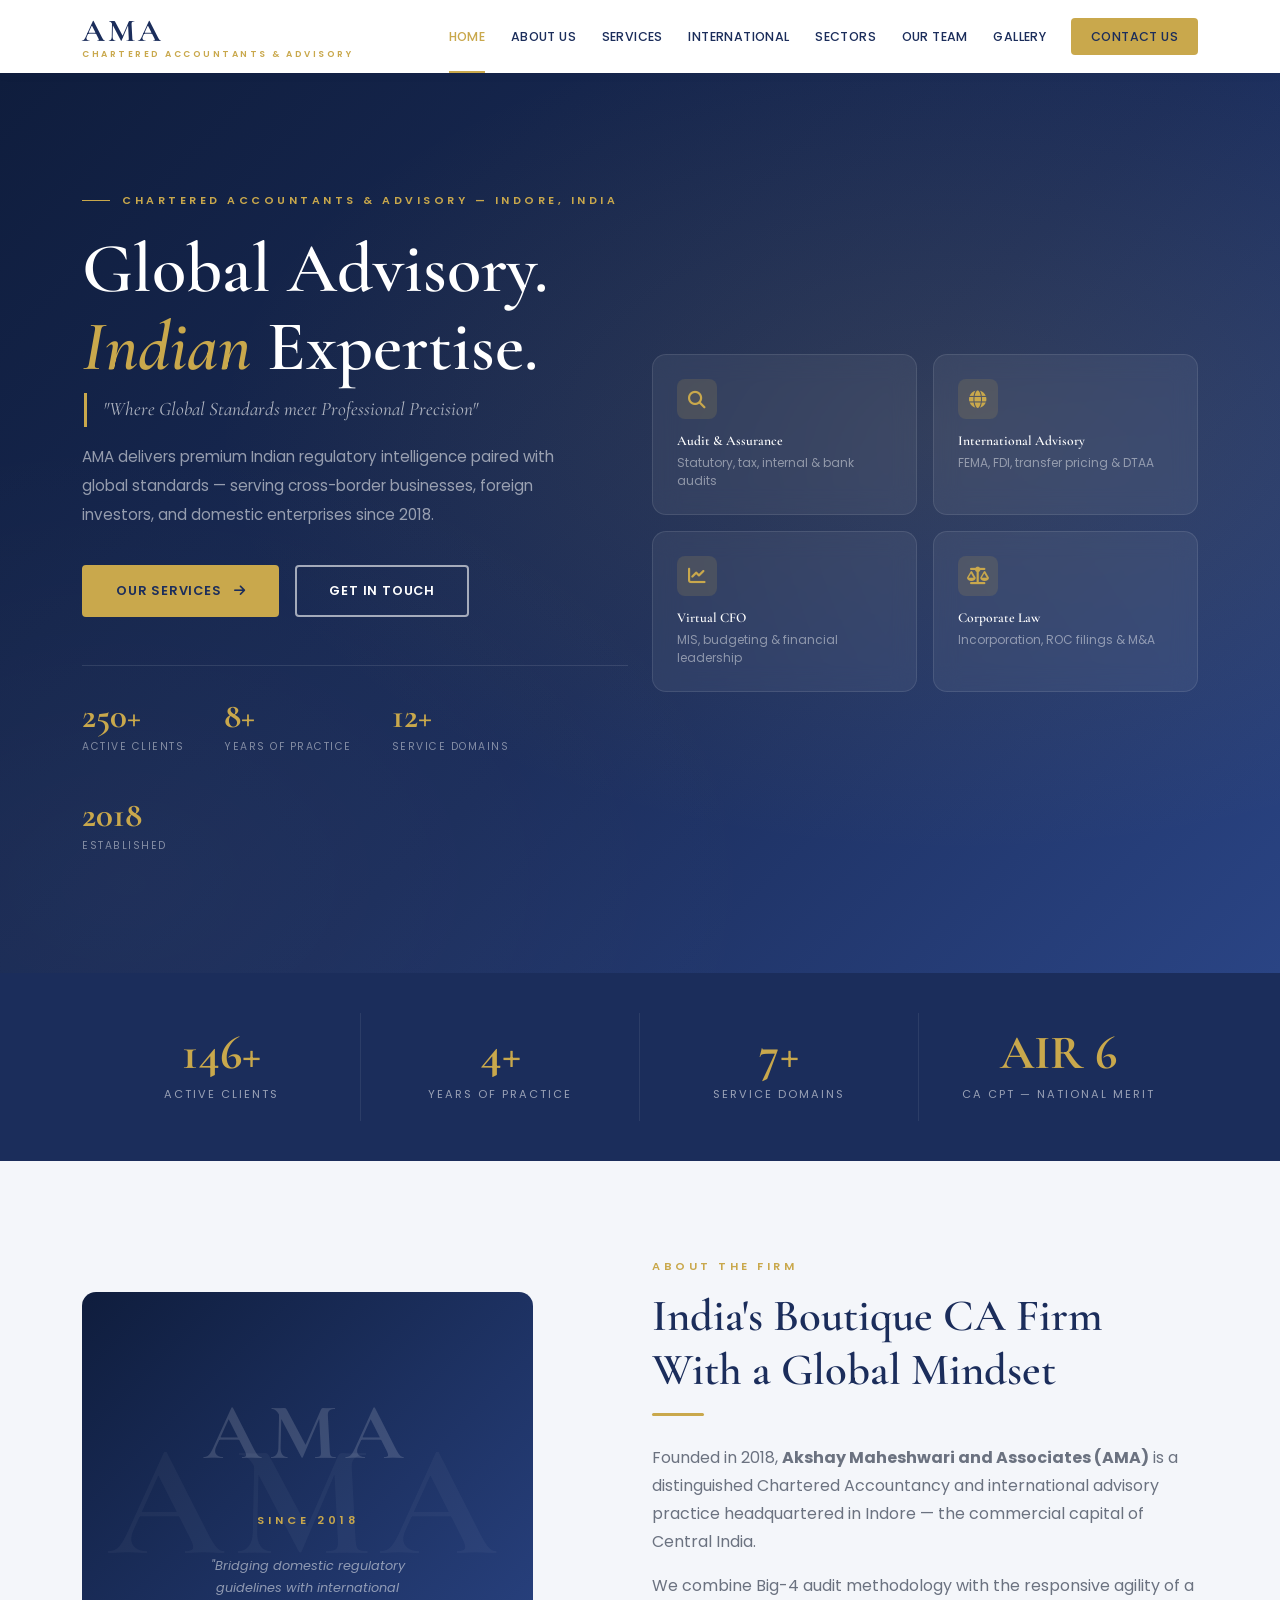
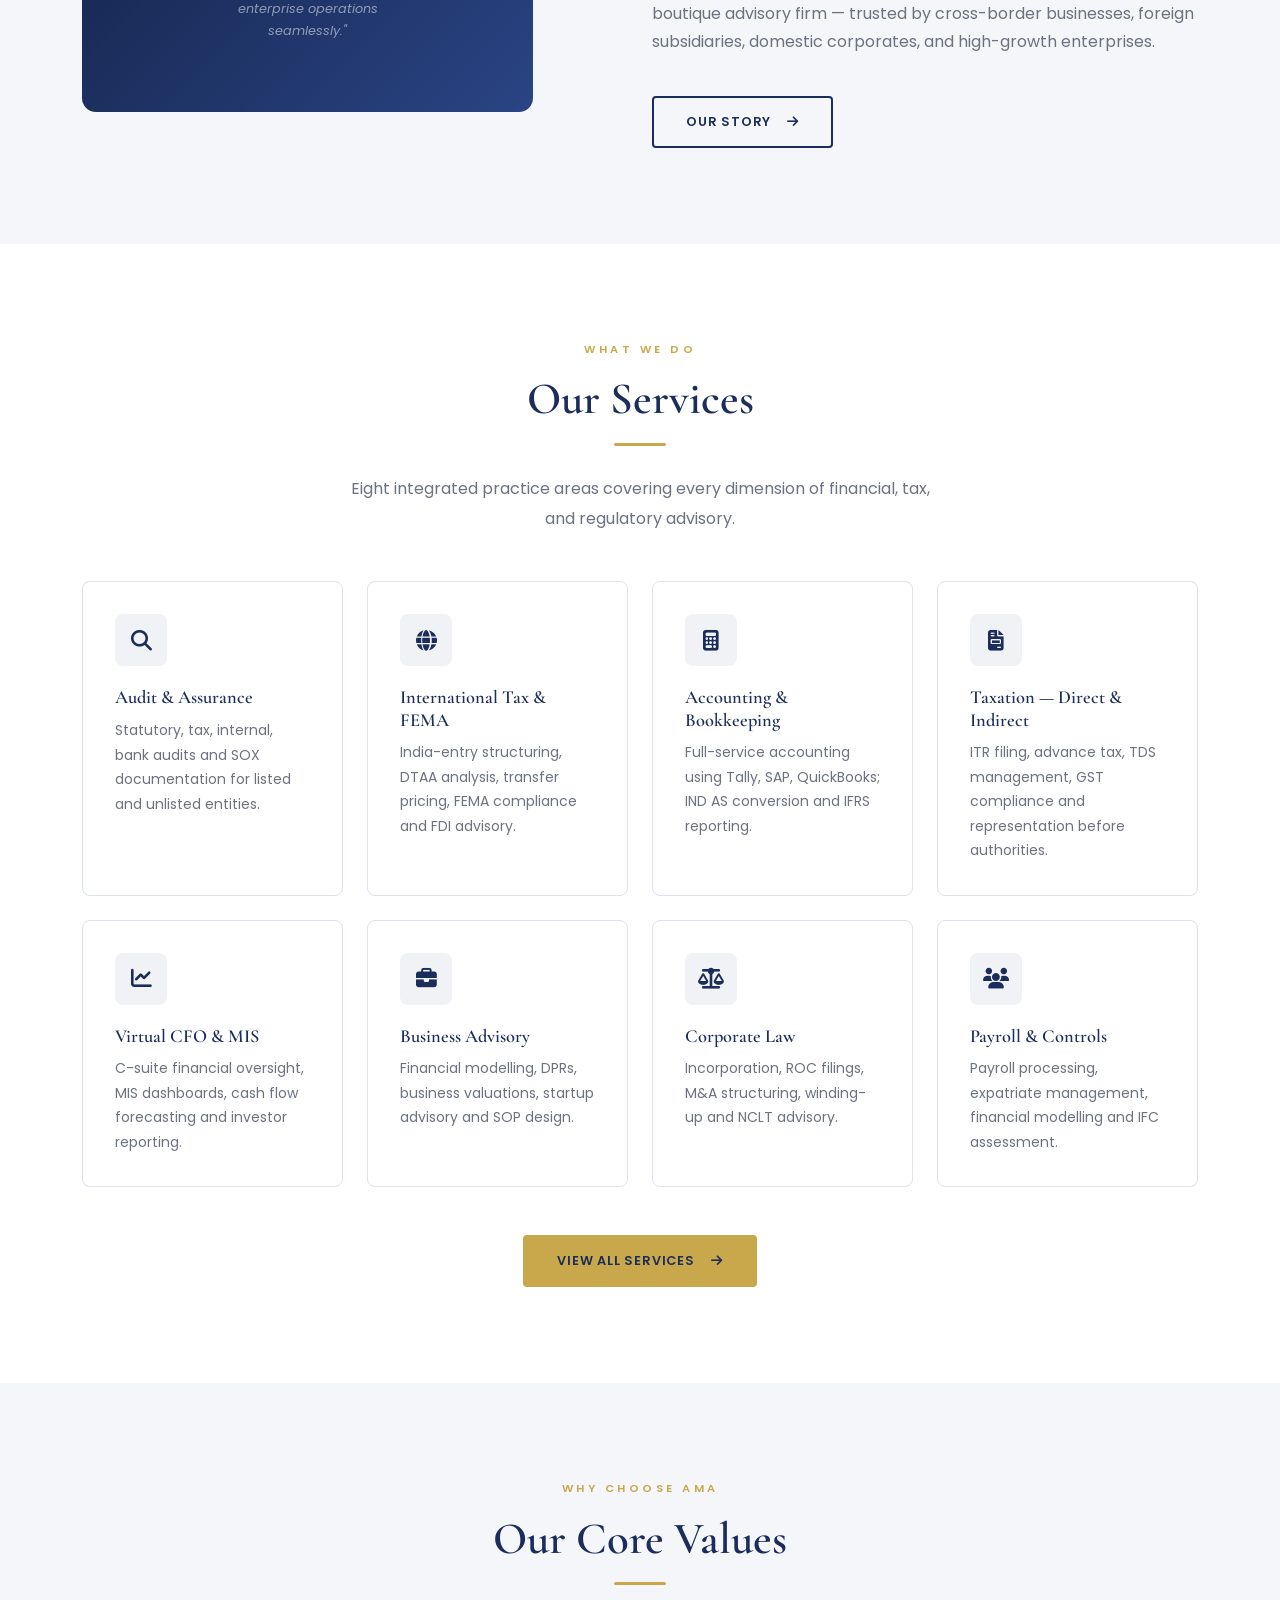
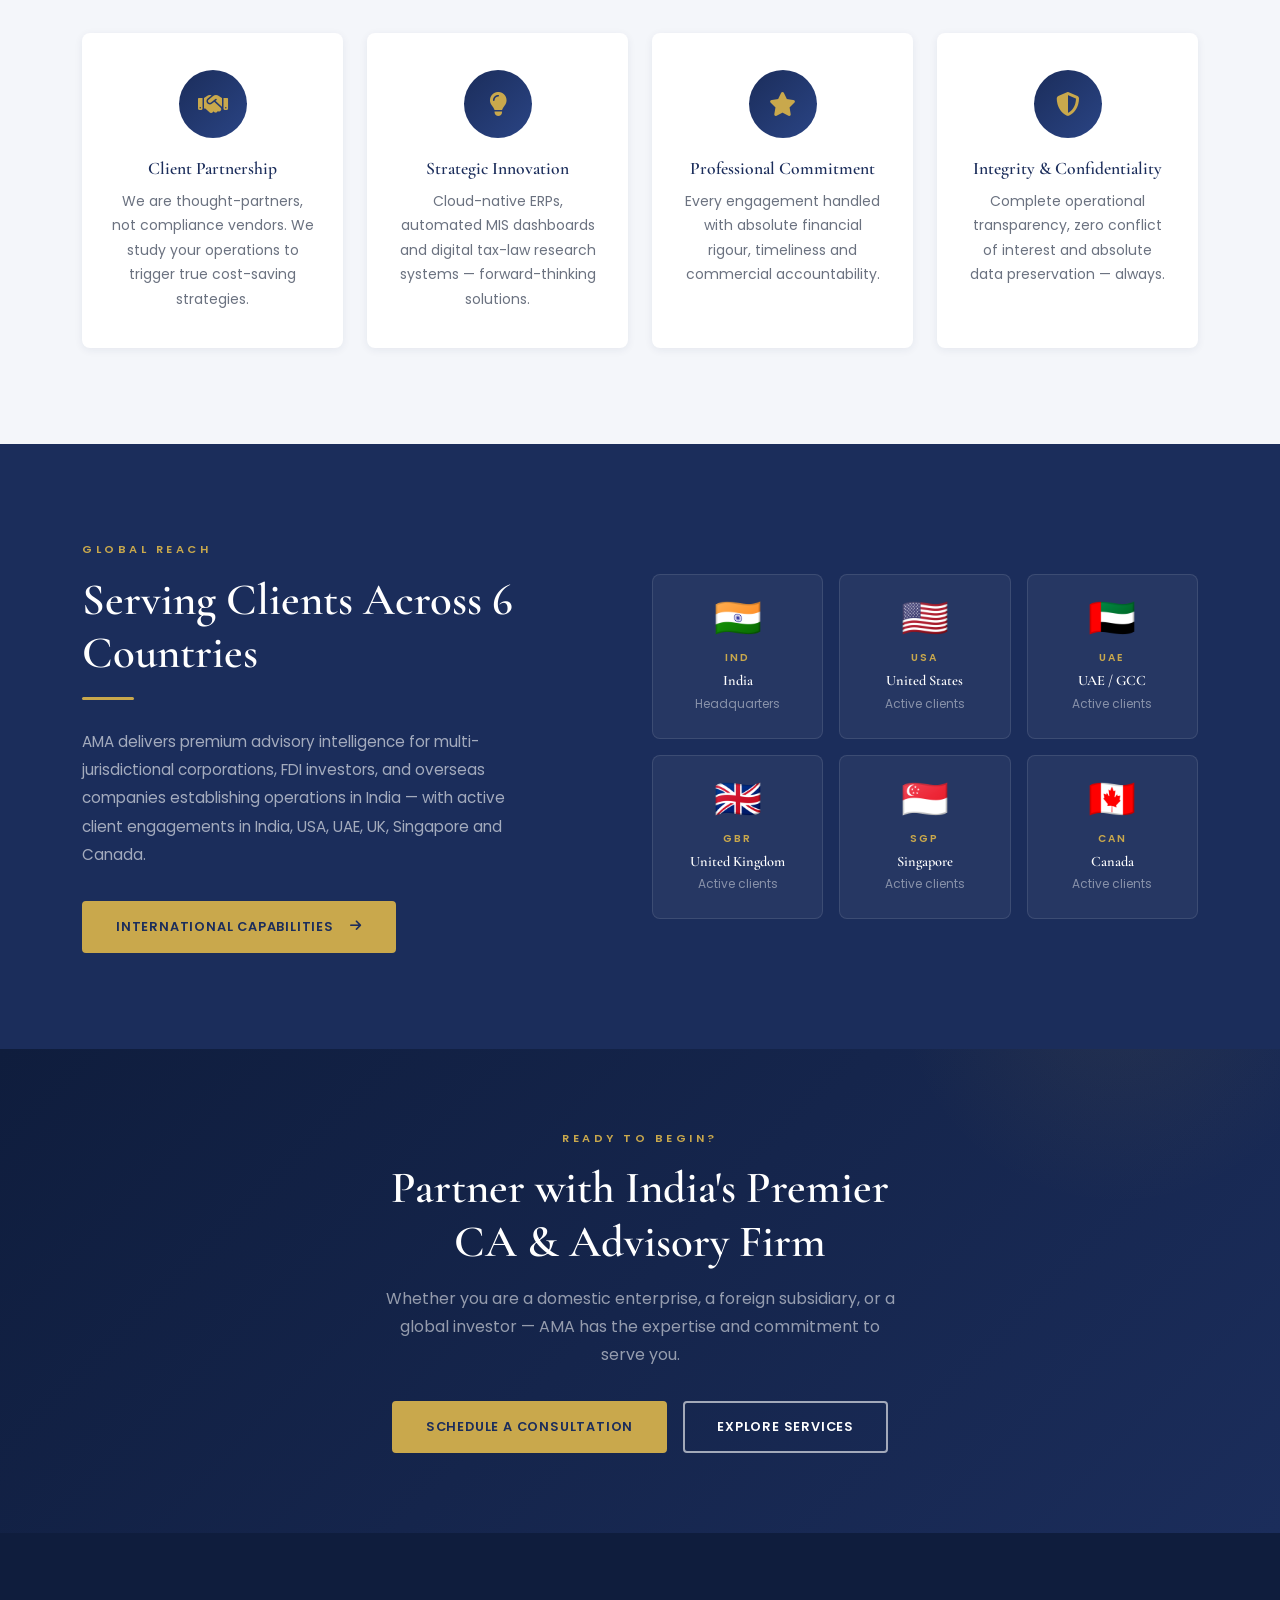
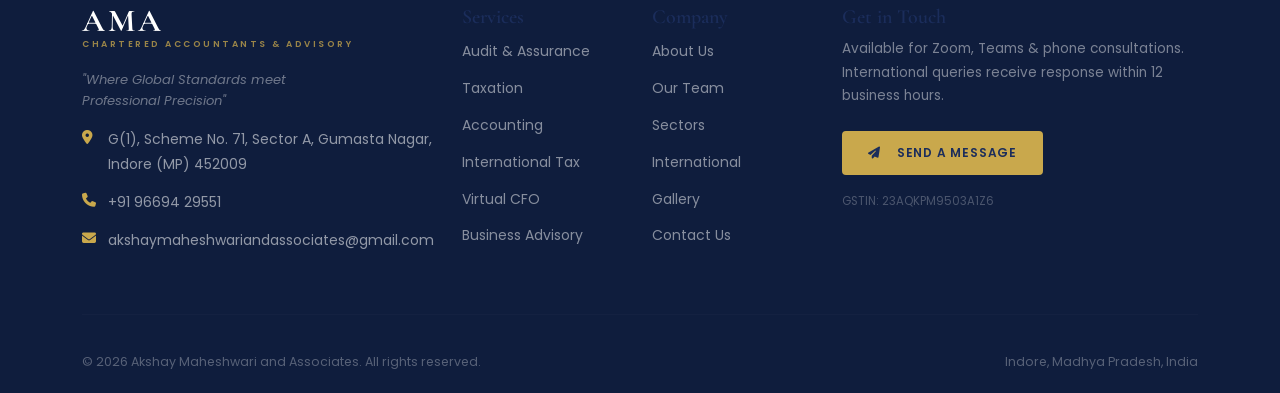
==== src/index.html @ 010fcd85 "feat: initial website implementation for AMA — 8-page static site with Bootstrap 5, gallery, contact" ====
<!DOCTYPE html>
<html lang="en">
<head>
  <meta charset="UTF-8" />
  <meta name="viewport" content="width=device-width, initial-scale=1.0" />
  <meta name="description" content="Akshay Maheshwari and Associates (AMA) — Chartered Accountants & International Advisory. Global Advisory. Indian Expertise. Based in Indore, India." />
  <title>AMA — Akshay Maheshwari &amp; Associates | Chartered Accountants</title>

  <!-- Preconnect -->
  <link rel="preconnect" href="https://fonts.googleapis.com" />
  <link rel="preconnect" href="https://fonts.gstatic.com" crossorigin />

  <!-- Fonts -->
  <link href="https://fonts.googleapis.com/css2?family=Cormorant+Garamond:ital,wght@0,400;0,600;0,700;1,400;1,600&family=Poppins:wght@300;400;500;600&display=swap" rel="stylesheet" />

  <!-- Bootstrap 5 -->
  <link href="https://cdn.jsdelivr.net/npm/bootstrap@5.3.3/dist/css/bootstrap.min.css" rel="stylesheet" />

  <!-- Font Awesome 6 -->
  <link href="https://cdnjs.cloudflare.com/ajax/libs/font-awesome/6.5.0/css/all.min.css" rel="stylesheet" />

  <!-- AMA Styles -->
  <link href="css/style.css" rel="stylesheet" />
</head>
<body>

  <!-- ======================================================
       NAVIGATION
  ====================================================== -->
  <nav class="navbar navbar-ama navbar-expand-lg" aria-label="Main Navigation">
    <div class="container">
      <a class="navbar-brand" href="index.html" aria-label="AMA Home">
        <div class="logo-text">
          <span class="logo-ama">AMA</span>
          <span class="logo-sub">Chartered Accountants &amp; Advisory</span>
        </div>
      </a>

      <button class="navbar-toggler" type="button" data-bs-toggle="collapse"
              data-bs-target="#navMain" aria-controls="navMain"
              aria-expanded="false" aria-label="Toggle navigation">
        <div class="hamburger-icon">
          <span></span><span></span><span></span>
        </div>
      </button>

      <div class="collapse navbar-collapse" id="navMain">
        <ul class="navbar-nav ms-auto align-items-lg-center">
          <li class="nav-item"><a class="nav-link" href="index.html">Home</a></li>
          <li class="nav-item"><a class="nav-link" href="about.html">About Us</a></li>
          <li class="nav-item"><a class="nav-link" href="services.html">Services</a></li>
          <li class="nav-item"><a class="nav-link" href="international.html">International</a></li>
          <li class="nav-item"><a class="nav-link" href="sectors.html">Sectors</a></li>
          <li class="nav-item"><a class="nav-link" href="team.html">Our Team</a></li>
          <li class="nav-item"><a class="nav-link" href="gallery.html">Gallery</a></li>
          <li class="nav-item nav-cta"><a class="nav-link" href="contact.html">Contact Us</a></li>
        </ul>
      </div>
    </div>
  </nav>

  <!-- ======================================================
       HERO
  ====================================================== -->
  <section class="home-hero">
    <div class="container position-relative" style="z-index:1;">
      <div class="row align-items-center gy-5">

        <!-- Left -->
        <div class="col-lg-6">
          <div class="hero-eyebrow">Chartered Accountants &amp; Advisory — Indore, India</div>
          <h1>Global Advisory.<br><em>Indian</em> Expertise.</h1>
          <p class="hero-quote">"Where Global Standards meet Professional Precision"</p>
          <p class="hero-desc">
            AMA delivers premium Indian regulatory intelligence paired with global standards —
            serving cross-border businesses, foreign investors, and domestic enterprises
            since 2018.
          </p>
          <div class="hero-cta-group">
            <a href="services.html" class="btn-ama btn-ama-gold">
              Our Services <i class="fas fa-arrow-right ms-1"></i>
            </a>
            <a href="contact.html" class="btn-ama btn-ama-outline-white">Get in Touch</a>
          </div>

          <!-- Stats -->
          <div class="hero-stats">
            <div>
              <span class="hero-stat-num" data-count="250" data-suffix="+">250+</span>
              <span class="hero-stat-lbl">Active Clients</span>
            </div>
            <div>
              <span class="hero-stat-num" data-count="8" data-suffix="+">8+</span>
              <span class="hero-stat-lbl">Years of Practice</span>
            </div>
            <div>
              <span class="hero-stat-num" data-count="12" data-suffix="+">12+</span>
              <span class="hero-stat-lbl">Service Domains</span>
            </div>
            <div>
              <span class="hero-stat-num">2018</span>
              <span class="hero-stat-lbl">Established</span>
            </div>
          </div>
        </div>

        <!-- Right — Glass cards -->
        <div class="col-lg-6">
          <div class="hero-glass-grid">
            <div class="hero-glass-card">
              <div class="card-ico"><i class="fas fa-magnifying-glass"></i></div>
              <h5>Audit &amp; Assurance</h5>
              <p>Statutory, tax, internal &amp; bank audits</p>
            </div>
            <div class="hero-glass-card">
              <div class="card-ico"><i class="fas fa-globe"></i></div>
              <h5>International Advisory</h5>
              <p>FEMA, FDI, transfer pricing &amp; DTAA</p>
            </div>
            <div class="hero-glass-card">
              <div class="card-ico"><i class="fas fa-chart-line"></i></div>
              <h5>Virtual CFO</h5>
              <p>MIS, budgeting &amp; financial leadership</p>
            </div>
            <div class="hero-glass-card">
              <div class="card-ico"><i class="fas fa-scale-balanced"></i></div>
              <h5>Corporate Law</h5>
              <p>Incorporation, ROC filings &amp; M&amp;A</p>
            </div>
          </div>
        </div>

      </div>
    </div>
  </section>

  <!-- ======================================================
       STATS BAR
  ====================================================== -->
  <section class="stats-bar">
    <div class="container">
      <div class="row text-center g-0">
        <div class="col-6 col-md-3 stat-item">
          <span class="stat-num" data-count="250" data-suffix="+">250+</span>
          <span class="stat-lbl">Active Clients</span>
        </div>
        <div class="col-6 col-md-3 stat-item">
          <span class="stat-num" data-count="8" data-suffix="+">8+</span>
          <span class="stat-lbl">Years of Practice</span>
        </div>
        <div class="col-6 col-md-3 stat-item">
          <span class="stat-num" data-count="12" data-suffix="+">12+</span>
          <span class="stat-lbl">Service Domains</span>
        </div>
        <div class="col-6 col-md-3 stat-item">
          <span class="stat-num">AIR 6</span>
          <span class="stat-lbl">CA CPT — National Merit</span>
        </div>
      </div>
    </div>
  </section>

  <!-- ======================================================
       ABOUT SNIPPET
  ====================================================== -->
  <section class="section-pad bg-light-ama">
    <div class="container">
      <div class="row align-items-center gy-5">
        <div class="col-lg-5 fade-up">
          <div class="about-img-block">
            <div style="text-align:center; position:relative; z-index:1; padding: 3rem 2rem;">
              <div style="font-family: var(--font-heading); font-size:5rem; font-weight:700; color:rgba(255,255,255,0.15); letter-spacing:8px;">AMA</div>
              <div style="font-size:0.7rem; letter-spacing:4px; color:var(--gold); text-transform:uppercase; font-weight:600; margin-top:0.5rem;">Since 2018</div>
              <div style="font-size:0.8rem; color:rgba(255,255,255,0.5); margin-top:1.5rem; font-style:italic; line-height:1.7; max-width:220px; margin-left:auto; margin-right:auto;">
                "Bridging domestic regulatory guidelines with international enterprise operations seamlessly."
              </div>
            </div>
          </div>
        </div>
        <div class="col-lg-6 offset-lg-1">
          <span class="section-label fade-up">About the Firm</span>
          <h2 class="section-title fade-up" data-delay="100">India's Boutique CA Firm With a Global Mindset</h2>
          <div class="divider fade-up" data-delay="150"></div>
          <p class="fade-up" data-delay="200">
            Founded in 2018, <strong>Akshay Maheshwari and Associates (AMA)</strong> is a distinguished
            Chartered Accountancy and international advisory practice headquartered in Indore —
            the commercial capital of Central India.
          </p>
          <p class="mt-3 fade-up" data-delay="250">
            We combine Big-4 audit methodology with the responsive agility of a boutique advisory
            firm — trusted by cross-border businesses, foreign subsidiaries, domestic corporates,
            and high-growth enterprises.
          </p>
          <a href="about.html" class="btn-ama btn-ama-outline-navy mt-4 fade-up" data-delay="300">
            Our Story <i class="fas fa-arrow-right ms-2"></i>
          </a>
        </div>
      </div>
    </div>
  </section>

  <!-- ======================================================
       SERVICES PREVIEW
  ====================================================== -->
  <section class="section-pad">
    <div class="container">
      <div class="text-center mb-5">
        <span class="section-label fade-up">What We Do</span>
        <h2 class="section-title fade-up" data-delay="100">Our Services</h2>
        <div class="divider divider-center fade-up" data-delay="150"></div>
        <p class="section-subtitle mx-auto fade-up" data-delay="200">
          Eight integrated practice areas covering every dimension of financial, tax, and regulatory advisory.
        </p>
      </div>

      <div class="row g-4">
        <div class="col-sm-6 col-lg-3 fade-up">
          <div class="service-card">
            <div class="svc-icon"><i class="fas fa-magnifying-glass"></i></div>
            <h4>Audit &amp; Assurance</h4>
            <p>Statutory, tax, internal, bank audits and SOX documentation for listed and unlisted entities.</p>
          </div>
        </div>
        <div class="col-sm-6 col-lg-3 fade-up" data-delay="100">
          <div class="service-card">
            <div class="svc-icon"><i class="fas fa-globe"></i></div>
            <h4>International Tax &amp; FEMA</h4>
            <p>India-entry structuring, DTAA analysis, transfer pricing, FEMA compliance and FDI advisory.</p>
          </div>
        </div>
        <div class="col-sm-6 col-lg-3 fade-up" data-delay="200">
          <div class="service-card">
            <div class="svc-icon"><i class="fas fa-calculator"></i></div>
            <h4>Accounting &amp; Bookkeeping</h4>
            <p>Full-service accounting using Tally, SAP, QuickBooks; IND AS conversion and IFRS reporting.</p>
          </div>
        </div>
        <div class="col-sm-6 col-lg-3 fade-up" data-delay="300">
          <div class="service-card">
            <div class="svc-icon"><i class="fas fa-file-invoice"></i></div>
            <h4>Taxation — Direct &amp; Indirect</h4>
            <p>ITR filing, advance tax, TDS management, GST compliance and representation before authorities.</p>
          </div>
        </div>
        <div class="col-sm-6 col-lg-3 fade-up">
          <div class="service-card">
            <div class="svc-icon"><i class="fas fa-chart-line"></i></div>
            <h4>Virtual CFO &amp; MIS</h4>
            <p>C-suite financial oversight, MIS dashboards, cash flow forecasting and investor reporting.</p>
          </div>
        </div>
        <div class="col-sm-6 col-lg-3 fade-up" data-delay="100">
          <div class="service-card">
            <div class="svc-icon"><i class="fas fa-briefcase"></i></div>
            <h4>Business Advisory</h4>
            <p>Financial modelling, DPRs, business valuations, startup advisory and SOP design.</p>
          </div>
        </div>
        <div class="col-sm-6 col-lg-3 fade-up" data-delay="200">
          <div class="service-card">
            <div class="svc-icon"><i class="fas fa-scale-balanced"></i></div>
            <h4>Corporate Law</h4>
            <p>Incorporation, ROC filings, M&amp;A structuring, winding-up and NCLT advisory.</p>
          </div>
        </div>
        <div class="col-sm-6 col-lg-3 fade-up" data-delay="300">
          <div class="service-card">
            <div class="svc-icon"><i class="fas fa-users"></i></div>
            <h4>Payroll &amp; Controls</h4>
            <p>Payroll processing, expatriate management, financial modelling and IFC assessment.</p>
          </div>
        </div>
      </div>

      <div class="text-center mt-5 fade-up">
        <a href="services.html" class="btn-ama btn-ama-gold">
          View All Services <i class="fas fa-arrow-right ms-2"></i>
        </a>
      </div>
    </div>
  </section>

  <!-- ======================================================
       CORE VALUES
  ====================================================== -->
  <section class="section-pad bg-light-ama">
    <div class="container">
      <div class="text-center mb-5">
        <span class="section-label fade-up">Why Choose AMA</span>
        <h2 class="section-title fade-up" data-delay="100">Our Core Values</h2>
        <div class="divider divider-center fade-up" data-delay="150"></div>
      </div>
      <div class="row g-4">
        <div class="col-sm-6 col-lg-3 fade-up">
          <div class="value-card">
            <div class="value-icon"><i class="fas fa-handshake"></i></div>
            <h4>Client Partnership</h4>
            <p>We are thought-partners, not compliance vendors. We study your operations to trigger true cost-saving strategies.</p>
          </div>
        </div>
        <div class="col-sm-6 col-lg-3 fade-up" data-delay="100">
          <div class="value-card">
            <div class="value-icon"><i class="fas fa-lightbulb"></i></div>
            <h4>Strategic Innovation</h4>
            <p>Cloud-native ERPs, automated MIS dashboards and digital tax-law research systems — forward-thinking solutions.</p>
          </div>
        </div>
        <div class="col-sm-6 col-lg-3 fade-up" data-delay="200">
          <div class="value-card">
            <div class="value-icon"><i class="fas fa-star"></i></div>
            <h4>Professional Commitment</h4>
            <p>Every engagement handled with absolute financial rigour, timeliness and commercial accountability.</p>
          </div>
        </div>
        <div class="col-sm-6 col-lg-3 fade-up" data-delay="300">
          <div class="value-card">
            <div class="value-icon"><i class="fas fa-shield-halved"></i></div>
            <h4>Integrity &amp; Confidentiality</h4>
            <p>Complete operational transparency, zero conflict of interest and absolute data preservation — always.</p>
          </div>
        </div>
      </div>
    </div>
  </section>

  <!-- ======================================================
       INTERNATIONAL STRIP
  ====================================================== -->
  <section class="section-pad" style="background: var(--primary);">
    <div class="container">
      <div class="row align-items-center gy-4">
        <div class="col-lg-5 fade-up">
          <span class="section-label">Global Reach</span>
          <h2 class="section-title" style="color:#fff;">Serving Clients Across 6 Countries</h2>
          <div class="divider"></div>
          <p style="color:rgba(255,255,255,0.6); font-size:0.95rem; line-height:1.85;">
            AMA delivers premium advisory intelligence for multi-jurisdictional corporations, FDI investors,
            and overseas companies establishing operations in India — with active client engagements in
            India, USA, UAE, UK, Singapore and Canada.
          </p>
          <a href="international.html" class="btn-ama btn-ama-gold mt-3">
            International Capabilities <i class="fas fa-arrow-right ms-2"></i>
          </a>
        </div>
        <div class="col-lg-6 offset-lg-1">
          <div class="row g-3 fade-up" data-delay="150">
            <div class="col-4"><div class="geo-card"><div class="geo-flag">🇮🇳</div><span class="geo-code">IND</span><h5>India</h5><p>Headquarters</p></div></div>
            <div class="col-4"><div class="geo-card"><div class="geo-flag">🇺🇸</div><span class="geo-code">USA</span><h5>United States</h5><p>Active clients</p></div></div>
            <div class="col-4"><div class="geo-card"><div class="geo-flag">🇦🇪</div><span class="geo-code">UAE</span><h5>UAE / GCC</h5><p>Active clients</p></div></div>
            <div class="col-4"><div class="geo-card"><div class="geo-flag">🇬🇧</div><span class="geo-code">GBR</span><h5>United Kingdom</h5><p>Active clients</p></div></div>
            <div class="col-4"><div class="geo-card"><div class="geo-flag">🇸🇬</div><span class="geo-code">SGP</span><h5>Singapore</h5><p>Active clients</p></div></div>
            <div class="col-4"><div class="geo-card"><div class="geo-flag">🇨🇦</div><span class="geo-code">CAN</span><h5>Canada</h5><p>Active clients</p></div></div>
          </div>
        </div>
      </div>
    </div>
  </section>

  <!-- ======================================================
       CTA
  ====================================================== -->
  <section class="cta-section">
    <div class="container text-center position-relative" style="z-index:1;">
      <span class="section-label fade-up">Ready to Begin?</span>
      <h2 class="section-title fade-up" data-delay="100" style="color:#fff; font-size:clamp(1.8rem,3.5vw,2.8rem);">
        Partner with India's Premier<br>CA &amp; Advisory Firm
      </h2>
      <p class="fade-up" data-delay="200" style="color:rgba(255,255,255,0.55); max-width:520px; margin:0 auto 2rem;">
        Whether you are a domestic enterprise, a foreign subsidiary, or a global investor —
        AMA has the expertise and commitment to serve you.
      </p>
      <div class="d-flex justify-content-center gap-3 flex-wrap fade-up" data-delay="300">
        <a href="contact.html" class="btn-ama btn-ama-gold">Schedule a Consultation</a>
        <a href="services.html" class="btn-ama btn-ama-outline-white">Explore Services</a>
      </div>
    </div>
  </section>

  <!-- ======================================================
       FOOTER
  ====================================================== -->
  <footer class="site-footer">
    <div class="container">
      <div class="row gy-4">

        <!-- Brand -->
        <div class="col-lg-4 col-md-6">
          <div class="footer-brand logo-text">
            <span class="logo-ama">AMA</span>
            <span class="logo-sub">Chartered Accountants &amp; Advisory</span>
          </div>
          <p class="footer-tagline mt-2">
            "Where Global Standards meet Professional Precision"
          </p>
          <ul class="footer-contact-list mt-3">
            <li><i class="fas fa-location-dot"></i> G(1), Scheme No. 71, Sector A, Gumasta Nagar, Indore (MP) 452009</li>
            <li><i class="fas fa-phone"></i> <a href="tel:+919669429551">+91 96694 29551</a></li>
            <li><i class="fas fa-envelope"></i> <a href="mailto:akshaymaheshwariandassociates@gmail.com">akshaymaheshwariandassociates@gmail.com</a></li>
          </ul>
        </div>

        <!-- Services -->
        <div class="col-lg-2 col-md-3 col-6">
          <h5>Services</h5>
          <ul class="footer-nav-links">
            <li><a href="services.html#audit">Audit &amp; Assurance</a></li>
            <li><a href="services.html#taxation">Taxation</a></li>
            <li><a href="services.html#accounting">Accounting</a></li>
            <li><a href="services.html#international">International Tax</a></li>
            <li><a href="services.html#vcfo">Virtual CFO</a></li>
            <li><a href="services.html#advisory">Business Advisory</a></li>
          </ul>
        </div>

        <!-- Company -->
        <div class="col-lg-2 col-md-3 col-6">
          <h5>Company</h5>
          <ul class="footer-nav-links">
            <li><a href="about.html">About Us</a></li>
            <li><a href="team.html">Our Team</a></li>
            <li><a href="sectors.html">Sectors</a></li>
            <li><a href="international.html">International</a></li>
            <li><a href="gallery.html">Gallery</a></li>
            <li><a href="contact.html">Contact Us</a></li>
          </ul>
        </div>

        <!-- Contact -->
        <div class="col-lg-4 col-md-6">
          <h5>Get in Touch</h5>
          <p style="font-size:0.85rem; color:rgba(255,255,255,0.45); line-height:1.7;">
            Available for Zoom, Teams &amp; phone consultations.<br>
            International queries receive response within 12 business hours.
          </p>
          <a href="contact.html" class="btn-ama btn-ama-gold mt-2" style="font-size:0.75rem; padding:0.6rem 1.5rem;">
            <i class="fas fa-paper-plane me-2"></i> Send a Message
          </a>
          <p class="mt-3" style="font-size:0.72rem; color:rgba(255,255,255,0.25);">
            GSTIN: 23AQKPM9503A1Z6
          </p>
        </div>

      </div>

      <hr class="footer-divider" />
      <div class="footer-bottom">
        <p>&copy; 2026 Akshay Maheshwari and Associates. All rights reserved.</p>
        <p>Indore, Madhya Pradesh, India</p>
      </div>
    </div>
  </footer>

  <!-- Scroll to Top -->
  <button id="scrollTop" aria-label="Scroll to top">
    <i class="fas fa-chevron-up"></i>
  </button>

  <!-- Bootstrap JS -->
  <script src="https://cdn.jsdelivr.net/npm/bootstrap@5.3.3/dist/js/bootstrap.bundle.min.js"></script>
  <!-- AMA JS -->
  <script src="js/main.js"></script>
</body>
</html>
---- src/css/style.css ----
/* =============================================================
   AMA — Akshay Maheshwari & Associates
   style.css  |  Main Stylesheet
   ============================================================= */

/* --- Custom Properties --- */
:root {
  --primary:        #1B2D5B;
  --primary-dark:   #0f1d3d;
  --primary-light:  #2a4484;
  --gold:           #C9A84C;
  --gold-light:     #e2c880;
  --gold-muted:     rgba(201, 168, 76, 0.15);
  --white:          #ffffff;
  --light:          #F4F6FA;
  --border:         #dde2ef;
  --text:           #2c2c3a;
  --text-muted:     #6b7280;

  --font-heading:   'Cormorant Garamond', Georgia, 'Times New Roman', serif;
  --font-body:      'Poppins', 'Helvetica Neue', Arial, sans-serif;

  --shadow-sm:  0 2px 8px rgba(27, 45, 91, 0.07);
  --shadow-md:  0 6px 24px rgba(27, 45, 91, 0.12);
  --shadow-lg:  0 12px 48px rgba(27, 45, 91, 0.18);

  --radius:     8px;
  --radius-lg:  14px;
  --ease:       0.3s ease;
}

/* --- Reset / Base --- */
*, *::before, *::after { box-sizing: border-box; margin: 0; padding: 0; }
html { scroll-behavior: smooth; font-size: 16px; }
body {
  font-family: var(--font-body);
  color: var(--text);
  background: var(--white);
  line-height: 1.75;
  -webkit-font-smoothing: antialiased;
}
h1, h2, h3, h4, h5, h6 {
  font-family: var(--font-heading);
  color: var(--primary);
  line-height: 1.2;
  font-weight: 600;
}
a { color: var(--gold); text-decoration: none; transition: color var(--ease); }
a:hover { color: var(--primary); }
img { max-width: 100%; height: auto; display: block; }
ul { list-style: none; padding: 0; margin: 0; }
p { color: var(--text-muted); }

/* --- Utilities --- */
.text-gold        { color: var(--gold) !important; }
.text-primary-ama { color: var(--primary) !important; }
.bg-primary-ama   { background-color: var(--primary) !important; }
.bg-light-ama     { background-color: var(--light) !important; }
.section-pad      { padding: 6rem 0; }
.section-pad-sm   { padding: 4rem 0; }

.section-label {
  font-family: var(--font-body);
  font-size: 0.7rem;
  font-weight: 600;
  letter-spacing: 3.5px;
  text-transform: uppercase;
  color: var(--gold);
  display: block;
  margin-bottom: 0.85rem;
}
.section-title {
  font-size: clamp(1.9rem, 3.5vw, 2.9rem);
  color: var(--primary);
  margin-bottom: 1rem;
}
.section-subtitle {
  font-size: 1rem;
  color: var(--text-muted);
  max-width: 580px;
  line-height: 1.85;
}
.divider {
  width: 52px; height: 3px;
  background: var(--gold);
  margin: 1rem 0 1.75rem;
  border-radius: 2px;
}
.divider-center { margin: 1rem auto 1.75rem; }


/* ===============================================================
   BUTTONS
   =============================================================== */
.btn-ama {
  display: inline-flex;
  align-items: center;
  gap: 0.5rem;
  font-family: var(--font-body);
  font-size: 0.8rem;
  font-weight: 600;
  letter-spacing: 0.8px;
  text-transform: uppercase;
  padding: 0.8rem 2rem;
  border-radius: 4px;
  transition: all var(--ease);
  cursor: pointer;
  border: 2px solid transparent;
}
.btn-ama-gold {
  background: var(--gold);
  color: var(--primary);
  border-color: var(--gold);
}
.btn-ama-gold:hover {
  background: transparent;
  color: var(--gold);
}
.btn-ama-outline-white {
  background: transparent;
  color: #fff;
  border-color: rgba(255,255,255,0.6);
}
.btn-ama-outline-white:hover {
  background: rgba(255,255,255,0.08);
  border-color: #fff;
  color: #fff;
}
.btn-ama-outline-navy {
  background: transparent;
  color: var(--primary);
  border-color: var(--primary);
}
.btn-ama-outline-navy:hover {
  background: var(--primary);
  color: #fff;
}


/* ===============================================================
   NAVBAR
   =============================================================== */
.navbar-ama {
  background: var(--white);
  box-shadow: var(--shadow-sm);
  padding: 0;
  position: sticky;
  top: 0;
  z-index: 1030;
  transition: box-shadow var(--ease);
}
.navbar-ama.scrolled { box-shadow: var(--shadow-md); }

.navbar-brand {
  padding: 0.85rem 0;
  text-decoration: none;
}
.logo-text { display: flex; flex-direction: column; line-height: 1; }
.logo-ama {
  font-family: var(--font-heading);
  font-size: 2rem;
  font-weight: 700;
  color: var(--primary);
  letter-spacing: 3px;
  line-height: 1;
}
.logo-sub {
  font-family: var(--font-body);
  font-size: 0.55rem;
  font-weight: 600;
  letter-spacing: 2.5px;
  text-transform: uppercase;
  color: var(--gold);
  margin-top: 3px;
}

.navbar-ama .nav-link {
  font-size: 0.78rem;
  font-weight: 500;
  letter-spacing: 0.4px;
  text-transform: uppercase;
  color: var(--primary) !important;
  padding: 1.6rem 0.8rem !important;
  position: relative;
  transition: color var(--ease);
}
.navbar-ama .nav-link::after {
  content: '';
  position: absolute;
  bottom: 0;
  left: 0.8rem; right: 0.8rem;
  height: 2px;
  background: var(--gold);
  transform: scaleX(0);
  transform-origin: center;
  transition: transform var(--ease);
}
.navbar-ama .nav-link:hover,
.navbar-ama .nav-link.active-page { color: var(--gold) !important; }
.navbar-ama .nav-link:hover::after,
.navbar-ama .nav-link.active-page::after { transform: scaleX(1); }

/* Contact CTA pill */
.nav-item.nav-cta { margin-left: 0.75rem; }
.nav-item.nav-cta .nav-link {
  background: var(--gold) !important;
  color: var(--primary) !important;
  padding: 0.5rem 1.25rem !important;
  border-radius: 4px;
  margin: 0.8rem 0;
}
.nav-item.nav-cta .nav-link::after { display: none; }
.nav-item.nav-cta .nav-link:hover { background: var(--primary) !important; color: #fff !important; }

.navbar-toggler { border: none; padding: 0.4rem; }
.navbar-toggler:focus { box-shadow: none; outline: none; }
.hamburger-icon { display: flex; flex-direction: column; gap: 5px; width: 24px; }
.hamburger-icon span {
  display: block; height: 2px; background: var(--primary);
  border-radius: 2px; transition: all var(--ease);
}


/* ===============================================================
   PAGE HERO (inner pages)
   =============================================================== */
.page-hero {
  background: linear-gradient(135deg, var(--primary-dark) 0%, var(--primary) 60%, var(--primary-light) 100%);
  padding: 5rem 0 4rem;
  position: relative;
  overflow: hidden;
}
.page-hero::before {
  content: '';
  position: absolute;
  top: -60%; right: -5%;
  width: 480px; height: 480px;
  background: radial-gradient(circle, rgba(201,168,76,0.1) 0%, transparent 70%);
  border-radius: 50%;
  pointer-events: none;
}
.page-hero h1 {
  color: #fff;
  font-size: clamp(2.2rem, 5vw, 3.5rem);
}
.page-hero .breadcrumb {
  background: none; padding: 0; margin: 0;
}
.page-hero .breadcrumb-item { font-size: 0.82rem; }
.page-hero .breadcrumb-item a { color: rgba(255,255,255,0.6); }
.page-hero .breadcrumb-item.active { color: var(--gold); }
.page-hero .breadcrumb-item + .breadcrumb-item::before { color: rgba(255,255,255,0.35); }


/* ===============================================================
   HOME HERO
   =============================================================== */
.home-hero {
  background: linear-gradient(135deg, var(--primary-dark) 0%, var(--primary) 55%, var(--primary-light) 100%);
  min-height: 100vh;
  display: flex;
  align-items: center;
  position: relative;
  overflow: hidden;
}
.home-hero::before {
  content: '';
  position: absolute; inset: 0;
  background:
    radial-gradient(ellipse at 75% 40%, rgba(201,168,76,0.13) 0%, transparent 55%),
    radial-gradient(ellipse at 10% 90%, rgba(255,255,255,0.03) 0%, transparent 40%);
  pointer-events: none;
}
.home-hero .hero-eyebrow {
  display: flex;
  align-items: center;
  gap: 0.75rem;
  font-size: 0.68rem;
  font-weight: 600;
  letter-spacing: 3.5px;
  text-transform: uppercase;
  color: var(--gold);
  margin-bottom: 1.25rem;
}
.home-hero .hero-eyebrow::before {
  content: '';
  width: 28px; height: 1px;
  background: var(--gold);
  flex-shrink: 0;
}
.home-hero h1 {
  color: #fff;
  font-size: clamp(2.8rem, 5.5vw, 5rem);
  line-height: 1.1;
  margin-bottom: 0.5rem;
}
.home-hero h1 em { color: var(--gold); font-style: italic; }
.home-hero .hero-quote {
  font-family: var(--font-heading);
  font-style: italic;
  font-size: clamp(1rem, 2vw, 1.2rem);
  color: rgba(255,255,255,0.65);
  margin-bottom: 1rem;
  border-left: 3px solid var(--gold);
  padding-left: 1rem;
  margin-left: 0.1rem;
}
.home-hero .hero-desc {
  font-size: 0.95rem;
  color: rgba(255,255,255,0.55);
  max-width: 480px;
  line-height: 1.9;
  margin-bottom: 2.25rem;
}
.hero-cta-group { display: flex; gap: 1rem; flex-wrap: wrap; }

.hero-stats {
  display: flex;
  gap: 2.5rem;
  flex-wrap: wrap;
  margin-top: 3rem;
  padding-top: 2rem;
  border-top: 1px solid rgba(255,255,255,0.1);
}
.hero-stat-num {
  font-family: var(--font-heading);
  font-size: 2.2rem;
  font-weight: 700;
  color: var(--gold);
  line-height: 1;
  display: block;
}
.hero-stat-lbl {
  font-size: 0.65rem;
  text-transform: uppercase;
  letter-spacing: 1.5px;
  color: rgba(255,255,255,0.45);
  margin-top: 0.3rem;
  display: block;
}

/* Hero right-side glass cards */
.hero-glass-grid {
  display: grid;
  grid-template-columns: 1fr 1fr;
  gap: 1rem;
}
.hero-glass-card {
  background: rgba(255,255,255,0.06);
  backdrop-filter: blur(12px);
  border: 1px solid rgba(255,255,255,0.1);
  border-radius: var(--radius-lg);
  padding: 1.5rem;
  transition: border-color var(--ease), background var(--ease);
}
.hero-glass-card:hover {
  border-color: rgba(201,168,76,0.4);
  background: rgba(255,255,255,0.09);
}
.hero-glass-card .card-ico {
  width: 40px; height: 40px;
  background: var(--gold-muted);
  border-radius: var(--radius);
  display: flex; align-items: center; justify-content: center;
  font-size: 1.1rem; color: var(--gold);
  margin-bottom: 0.85rem;
}
.hero-glass-card h5 {
  color: #fff;
  font-size: 0.85rem;
  margin-bottom: 0.3rem;
}
.hero-glass-card p {
  font-size: 0.75rem;
  color: rgba(255,255,255,0.45);
  margin: 0;
  line-height: 1.5;
}


/* ===============================================================
   STATS BAR
   =============================================================== */
.stats-bar { background: var(--primary); padding: 2.5rem 0; }
.stat-item {
  text-align: center;
  padding: 1rem;
  border-right: 1px solid rgba(255,255,255,0.08);
}
.stat-item:last-child { border-right: none; }
.stat-num {
  font-family: var(--font-heading);
  font-size: 3rem; font-weight: 700;
  color: var(--gold); line-height: 1;
  display: block;
}
.stat-lbl {
  font-size: 0.7rem;
  text-transform: uppercase;
  letter-spacing: 2px;
  color: rgba(255,255,255,0.55);
  margin-top: 0.5rem;
  display: block;
}


/* ===============================================================
   SERVICE CARDS (preview)
   =============================================================== */
.service-card {
  background: var(--white);
  border: 1px solid var(--border);
  border-radius: var(--radius);
  padding: 2rem;
  height: 100%;
  position: relative;
  overflow: hidden;
  transition: all var(--ease);
}
.service-card::before {
  content: '';
  position: absolute;
  top: 0; left: 0;
  width: 3px; height: 100%;
  background: var(--gold);
  transform: scaleY(0);
  transform-origin: bottom;
  transition: transform var(--ease);
}
.service-card:hover {
  box-shadow: var(--shadow-md);
  transform: translateY(-4px);
  border-color: var(--border);
}
.service-card:hover::before { transform: scaleY(1); }
.service-card .svc-icon {
  width: 52px; height: 52px;
  background: rgba(27,45,91,0.06);
  border-radius: var(--radius);
  display: flex; align-items: center; justify-content: center;
  font-size: 1.3rem; color: var(--primary);
  margin-bottom: 1.25rem;
  transition: all var(--ease);
}
.service-card:hover .svc-icon { background: var(--primary); color: var(--gold); }
.service-card h4 { font-size: 1.15rem; margin-bottom: 0.6rem; }
.service-card p { font-size: 0.875rem; color: var(--text-muted); margin: 0; }

/* Full service cards (services.html) */
.svc-full-card {
  background: var(--white);
  border: 1px solid var(--border);
  border-radius: var(--radius);
  overflow: hidden;
  height: 100%;
  transition: box-shadow var(--ease);
}
.svc-full-card:hover { box-shadow: var(--shadow-md); }
.svc-full-head {
  background: var(--primary);
  padding: 1.5rem;
  display: flex;
  align-items: flex-start;
  gap: 1rem;
}
.svc-full-head .h-ico {
  width: 44px; height: 44px;
  background: var(--gold-muted);
  border-radius: 8px;
  display: flex; align-items: center; justify-content: center;
  font-size: 1.1rem; color: var(--gold);
  flex-shrink: 0;
  margin-top: 2px;
}
.svc-full-head h3 { color: #fff; font-size: 1.15rem; margin: 0 0 0.2rem; }
.svc-full-head .head-sub { color: rgba(255,255,255,0.55); font-size: 0.78rem; margin: 0; }
.svc-full-body { padding: 1.5rem; }
.svc-list {
  list-style: none; padding: 0; margin: 0;
}
.svc-list li {
  font-size: 0.85rem;
  color: #4a4a5a;
  padding: 0.45rem 0;
  border-bottom: 1px solid #f2f3f7;
  display: flex;
  align-items: flex-start;
  gap: 0.6rem;
  line-height: 1.5;
}
.svc-list li:last-child { border-bottom: none; }
.svc-list li::before {
  content: '›';
  color: var(--gold);
  font-size: 1rem;
  font-weight: 700;
  flex-shrink: 0;
  margin-top: 0.05rem;
}


/* ===============================================================
   VALUES / WHY AMA CARDS
   =============================================================== */
.value-card {
  background: var(--white);
  border-radius: var(--radius);
  padding: 2.25rem 1.75rem;
  text-align: center;
  box-shadow: var(--shadow-sm);
  border: 1px solid transparent;
  height: 100%;
  transition: all var(--ease);
}
.value-card:hover { box-shadow: var(--shadow-md); border-color: var(--gold); transform: translateY(-4px); }
.value-icon {
  width: 68px; height: 68px;
  background: linear-gradient(135deg, var(--primary), var(--primary-light));
  border-radius: 50%;
  display: flex; align-items: center; justify-content: center;
  margin: 0 auto 1.25rem;
  font-size: 1.5rem; color: var(--gold);
}
.value-card h4 { font-size: 1.1rem; margin-bottom: 0.6rem; }
.value-card p { font-size: 0.875rem; color: var(--text-muted); margin: 0; }


/* ===============================================================
   TEAM CARDS
   =============================================================== */
.team-card {
  background: var(--white);
  border-radius: var(--radius-lg);
  overflow: hidden;
  box-shadow: var(--shadow-sm);
  height: 100%;
  transition: all var(--ease);
}
.team-card:hover { box-shadow: var(--shadow-lg); transform: translateY(-5px); }
.team-avatar {
  height: 220px;
  background: linear-gradient(135deg, var(--primary-dark) 0%, var(--primary-light) 100%);
  display: flex; align-items: center; justify-content: center;
  position: relative; overflow: hidden;
}
.team-avatar::after {
  content: '';
  position: absolute; inset: 0;
  background: radial-gradient(ellipse at 50% 0%, rgba(201,168,76,0.15) 0%, transparent 60%);
}
.avatar-initials {
  font-family: var(--font-heading);
  font-size: 3.5rem;
  font-weight: 700;
  color: rgba(255,255,255,0.25);
  position: relative; z-index: 1;
  letter-spacing: 3px;
}
.team-avatar img { width: 100%; height: 100%; object-fit: cover; }
.team-body { padding: 1.5rem; }
.team-body h4 { font-size: 1.2rem; margin-bottom: 0.2rem; }
.team-cred {
  font-size: 0.75rem;
  color: rgba(27,45,91,0.5);
  font-weight: 400;
  font-family: var(--font-body);
  display: block;
  margin-bottom: 0.15rem;
}
.team-role {
  font-size: 0.75rem;
  color: var(--gold);
  font-weight: 600;
  text-transform: uppercase;
  letter-spacing: 0.5px;
  margin-bottom: 1rem;
  display: block;
}
.team-body p { font-size: 0.84rem; color: var(--text-muted); line-height: 1.7; }
.team-highlight {
  background: var(--light);
  border-radius: var(--radius);
  padding: 0.6rem 0.85rem;
  font-size: 0.78rem;
  color: var(--primary);
  font-weight: 500;
  margin-top: 1rem;
  display: flex; align-items: center; gap: 0.5rem;
}
.team-highlight i { color: var(--gold); font-size: 0.75rem; }


/* ===============================================================
   SECTOR CARDS
   =============================================================== */
.sector-card {
  background: var(--white);
  border: 1px solid var(--border);
  border-radius: var(--radius);
  padding: 1.5rem;
  display: flex;
  align-items: flex-start;
  gap: 1rem;
  height: 100%;
  transition: all var(--ease);
}
.sector-card:hover { box-shadow: var(--shadow-md); border-color: var(--gold); transform: translateY(-2px); }
.sector-ico {
  width: 46px; height: 46px;
  background: rgba(27,45,91,0.06);
  border-radius: var(--radius);
  display: flex; align-items: center; justify-content: center;
  font-size: 1.2rem; color: var(--primary);
  flex-shrink: 0;
  transition: all var(--ease);
}
.sector-card:hover .sector-ico { background: var(--primary); color: var(--gold); }
.sector-card h5 { font-size: 0.97rem; margin-bottom: 0.35rem; }
.sector-card p { font-size: 0.82rem; color: var(--text-muted); margin: 0; line-height: 1.6; }


/* ===============================================================
   INTERNATIONAL / GEO CARDS
   =============================================================== */
.geo-card {
  background: rgba(255,255,255,0.05);
  border: 1px solid rgba(255,255,255,0.1);
  border-radius: var(--radius);
  padding: 1.5rem;
  text-align: center;
  transition: all var(--ease);
}
.geo-card:hover {
  background: rgba(201,168,76,0.08);
  border-color: rgba(201,168,76,0.5);
  transform: translateY(-3px);
}
.geo-flag { font-size: 2.4rem; line-height: 1; margin-bottom: 0.75rem; }
.geo-card .geo-code {
  font-size: 0.65rem;
  font-weight: 600;
  letter-spacing: 2px;
  color: var(--gold);
  text-transform: uppercase;
  margin-bottom: 0.3rem;
  display: block;
}
.geo-card h5 { color: #fff; font-size: 0.9rem; margin-bottom: 0.2rem; }
.geo-card p { color: rgba(255,255,255,0.45); font-size: 0.75rem; margin: 0; }

.intl-svc-card {
  background: var(--white);
  border: 1px solid var(--border);
  border-radius: var(--radius);
  padding: 1.75rem;
  height: 100%;
  display: flex; gap: 1.25rem;
  transition: all var(--ease);
}
.intl-svc-card:hover { box-shadow: var(--shadow-md); border-color: var(--gold); }
.intl-num {
  font-family: var(--font-heading);
  font-size: 3rem; font-weight: 700;
  color: rgba(27,45,91,0.08);
  line-height: 1;
  flex-shrink: 0; width: 48px;
}
.intl-svc-card h4 { font-size: 1rem; margin-bottom: 0.5rem; }
.intl-svc-card p { font-size: 0.85rem; color: var(--text-muted); margin: 0; }


/* ===============================================================
   ABOUT PAGE
   =============================================================== */
.about-img-block {
  border-radius: var(--radius-lg);
  overflow: hidden;
  background: linear-gradient(135deg, var(--primary-dark), var(--primary-light));
  min-height: 420px;
  display: flex; align-items: center; justify-content: center;
  position: relative;
}
.about-img-block::before {
  content: 'AMA';
  font-family: var(--font-heading);
  font-size: 10rem; font-weight: 700;
  color: rgba(255,255,255,0.04);
  position: absolute;
  letter-spacing: 10px;
}
.about-stat {
  text-align: center;
  padding: 1.5rem 1rem;
  border-right: 1px solid var(--border);
}
.about-stat:last-child { border-right: none; }
.about-stat .num {
  font-family: var(--font-heading);
  font-size: 2.8rem; font-weight: 700;
  color: var(--primary); line-height: 1;
  display: block;
}
.about-stat .lbl {
  font-size: 0.7rem;
  text-transform: uppercase;
  letter-spacing: 2px;
  color: var(--text-muted);
  margin-top: 0.4rem;
  display: block;
}
.quote-block {
  background: var(--primary);
  border-radius: var(--radius-lg);
  padding: 3rem;
  position: relative;
  overflow: hidden;
}
.quote-block::before {
  content: '\201C';
  font-family: var(--font-heading);
  font-size: 9rem;
  color: rgba(201,168,76,0.12);
  position: absolute;
  top: -0.5rem; left: 1.5rem;
  line-height: 1;
  pointer-events: none;
}
.quote-block blockquote {
  font-family: var(--font-heading);
  font-style: italic;
  font-size: clamp(1.1rem, 2.5vw, 1.45rem);
  color: #fff;
  line-height: 1.75;
  margin: 0;
  position: relative; z-index: 1;
}
.quote-block cite {
  display: block;
  font-family: var(--font-body);
  font-size: 0.75rem;
  color: var(--gold);
  font-style: normal;
  text-transform: uppercase;
  letter-spacing: 2.5px;
  margin-top: 1.5rem;
}


/* ===============================================================
   GALLERY
   =============================================================== */
.gallery-filter {
  display: flex; gap: 0.5rem; flex-wrap: wrap;
  margin-bottom: 2rem;
}
.filter-btn {
  padding: 0.4rem 1.25rem;
  border: 1px solid var(--border);
  border-radius: 100px;
  background: var(--white);
  color: var(--text-muted);
  font-size: 0.8rem; font-weight: 500;
  font-family: var(--font-body);
  cursor: pointer;
  transition: all var(--ease);
}
.filter-btn:hover, .filter-btn.active {
  background: var(--primary);
  border-color: var(--primary);
  color: #fff;
}

.gallery-grid {
  columns: 4 240px;
  column-gap: 1rem;
}
.gallery-item {
  break-inside: avoid;
  margin-bottom: 1rem;
  border-radius: var(--radius);
  overflow: hidden;
  position: relative;
  cursor: pointer;
  background: var(--light);
}
.gallery-item img {
  width: 100%; display: block;
  transition: transform 0.45s ease;
}
.gallery-item:hover img { transform: scale(1.05); }
.gallery-overlay {
  position: absolute; inset: 0;
  background: linear-gradient(to top, rgba(27,45,91,0.85) 0%, transparent 55%);
  opacity: 0;
  transition: opacity var(--ease);
  display: flex; flex-direction: column;
  justify-content: flex-end; align-items: flex-start;
  padding: 1rem;
}
.gallery-item:hover .gallery-overlay { opacity: 1; }
.gallery-overlay .g-caption { color: #fff; font-size: 0.82rem; font-weight: 500; }
.gallery-zoom {
  position: absolute;
  top: 50%; left: 50%;
  transform: translate(-50%,-50%);
  color: rgba(255,255,255,0.85);
  font-size: 1.4rem;
}

/* Gallery placeholder */
.gallery-ph {
  background: linear-gradient(135deg, #e8edf4 0%, #d4dcea 100%);
  min-height: 180px;
  display: flex; flex-direction: column;
  align-items: center; justify-content: center;
  gap: 0.5rem;
  color: rgba(27,45,91,0.3);
  font-size: 0.82rem;
  padding: 1.5rem;
  text-align: center;
}
.gallery-ph i { font-size: 1.8rem; }

/* Lightbox */
#lightboxOverlay {
  display: none;
  position: fixed; inset: 0;
  background: rgba(5, 10, 25, 0.95);
  z-index: 9999;
  align-items: center;
  justify-content: center;
  padding: 1rem;
}
#lightboxOverlay.active { display: flex; }
.lb-close {
  position: fixed; top: 1.25rem; right: 1.25rem;
  width: 44px; height: 44px;
  background: rgba(255,255,255,0.1);
  border: none; border-radius: 50%;
  color: #fff; font-size: 1.1rem;
  cursor: pointer;
  display: flex; align-items: center; justify-content: center;
  transition: background var(--ease);
  z-index: 10001;
}
.lb-close:hover { background: rgba(255,255,255,0.2); }
.lb-nav {
  background: rgba(255,255,255,0.08);
  border: none; border-radius: 50%;
  color: #fff; font-size: 1rem;
  width: 48px; height: 48px;
  cursor: pointer;
  display: flex; align-items: center; justify-content: center;
  transition: background var(--ease);
  flex-shrink: 0;
}
.lb-nav:hover { background: rgba(255,255,255,0.2); }
.lb-img-wrap { position: relative; max-width: 80vw; max-height: 85vh; }
.lb-img-wrap img { max-width: 100%; max-height: 82vh; object-fit: contain; border-radius: 4px; }
.lb-caption {
  position: absolute;
  bottom: -2.25rem; left: 0; right: 0;
  text-align: center;
  color: rgba(255,255,255,0.6);
  font-size: 0.85rem;
}
.lb-counter {
  position: fixed; bottom: 1.5rem; left: 50%; transform: translateX(-50%);
  color: rgba(255,255,255,0.4);
  font-size: 0.78rem;
  letter-spacing: 1px;
}

.gallery-info-box {
  background: #fff8e8;
  border: 1px solid rgba(201,168,76,0.5);
  border-radius: var(--radius);
  padding: 1.1rem 1.5rem;
  display: flex; align-items: flex-start; gap: 0.75rem;
  font-size: 0.875rem; color: #5a4200;
}
.gallery-info-box i { color: var(--gold); flex-shrink: 0; margin-top: 0.15rem; }


/* ===============================================================
   CONTACT
   =============================================================== */
.contact-info-panel {
  background: var(--primary);
  border-radius: var(--radius-lg);
  padding: 2.5rem;
  height: 100%;
  color: #fff;
}
.contact-info-panel h3 { color: #fff; margin-bottom: 0.5rem; }
.contact-info-panel .c-lead { color: rgba(255,255,255,0.55); font-size: 0.9rem; margin-bottom: 2rem; }
.c-item { display: flex; align-items: flex-start; gap: 1rem; margin-bottom: 1.75rem; }
.c-item:last-child { margin-bottom: 0; }
.c-ico {
  width: 42px; height: 42px;
  background: var(--gold-muted);
  border-radius: 8px;
  display: flex; align-items: center; justify-content: center;
  font-size: 0.95rem; color: var(--gold);
  flex-shrink: 0;
}
.c-item .c-label {
  font-size: 0.65rem;
  font-weight: 600;
  letter-spacing: 2px;
  text-transform: uppercase;
  color: rgba(255,255,255,0.4);
  margin-bottom: 0.2rem;
  display: block;
  font-family: var(--font-body);
}
.c-item p, .c-item a {
  color: #fff; font-size: 0.9rem;
  margin: 0; line-height: 1.6;
}
.c-item a:hover { color: var(--gold); }

.contact-form-panel {
  background: var(--white);
  border-radius: var(--radius-lg);
  padding: 2.5rem;
  box-shadow: var(--shadow-md);
}
.contact-form-panel h3 { margin-bottom: 0.35rem; }
.contact-form-panel .f-lead { font-size: 0.9rem; color: var(--text-muted); margin-bottom: 1.75rem; }

.form-label {
  font-size: 0.75rem;
  font-weight: 600;
  letter-spacing: 0.5px;
  text-transform: uppercase;
  color: var(--primary);
  margin-bottom: 0.4rem;
}
.form-control, .form-select {
  border: 1px solid var(--border);
  border-radius: 4px;
  padding: 0.75rem 1rem;
  font-size: 0.9rem;
  font-family: var(--font-body);
  color: var(--text);
  transition: border-color var(--ease), box-shadow var(--ease);
}
.form-control:focus, .form-select:focus {
  border-color: var(--gold);
  box-shadow: 0 0 0 3px rgba(201,168,76,0.15);
  outline: none;
}
.form-control::placeholder { color: rgba(107,114,128,0.6); }
textarea.form-control { resize: vertical; min-height: 130px; }

.map-embed {
  border-radius: var(--radius-lg);
  overflow: hidden;
  border: 0;
  width: 100%;
  height: 380px;
  display: block;
}


/* ===============================================================
   CTA SECTION
   =============================================================== */
.cta-section {
  background: linear-gradient(135deg, var(--primary-dark) 0%, var(--primary) 100%);
  padding: 5rem 0;
  position: relative; overflow: hidden;
}
.cta-section::before {
  content: '';
  position: absolute;
  top: -60%; right: -5%;
  width: 450px; height: 450px;
  background: radial-gradient(circle, rgba(201,168,76,0.08) 0%, transparent 70%);
  border-radius: 50%;
  pointer-events: none;
}
.cta-section h2 { color: #fff; }
.cta-section p { color: rgba(255,255,255,0.6); }


/* ===============================================================
   FOOTER
   =============================================================== */
.site-footer {
  background: var(--primary-dark);
  padding-top: 4.5rem;
}
.footer-brand { margin-bottom: 1.25rem; }
.footer-brand .logo-ama { color: #fff; }
.footer-brand .logo-sub { color: rgba(201,168,76,0.75); }
.footer-tagline {
  font-size: 0.82rem;
  color: rgba(255,255,255,0.4);
  font-style: italic;
  margin-top: 0.6rem;
  max-width: 260px;
  line-height: 1.6;
}
.footer h5 {
  font-family: var(--font-body);
  font-size: 0.7rem;
  font-weight: 700;
  text-transform: uppercase;
  letter-spacing: 2.5px;
  color: #fff;
  margin-bottom: 1.25rem;
}
.footer-nav-links li { margin-bottom: 0.55rem; }
.footer-nav-links a {
  color: rgba(255,255,255,0.5);
  font-size: 0.875rem;
  transition: color var(--ease);
}
.footer-nav-links a:hover { color: var(--gold); }
.footer-contact-list li {
  display: flex; align-items: flex-start;
  gap: 0.75rem;
  margin-bottom: 0.85rem;
  font-size: 0.875rem;
  color: rgba(255,255,255,0.55);
}
.footer-contact-list li i {
  color: var(--gold);
  margin-top: 0.2rem;
  width: 14px; flex-shrink: 0;
}
.footer-contact-list a { color: rgba(255,255,255,0.55); }
.footer-contact-list a:hover { color: var(--gold); }
.footer-divider {
  border-color: rgba(255,255,255,0.07);
  margin-top: 3rem;
}
.footer-bottom {
  padding: 1.25rem 0;
  display: flex;
  align-items: center;
  justify-content: space-between;
  flex-wrap: wrap;
  gap: 0.5rem;
}
.footer-bottom p { font-size: 0.78rem; color: rgba(255,255,255,0.3); margin: 0; }
.footer-bottom .gstin { font-family: monospace; font-size: 0.72rem; color: rgba(255,255,255,0.2); }


/* ===============================================================
   SCROLL TO TOP
   =============================================================== */
#scrollTop {
  position: fixed; bottom: 1.75rem; right: 1.75rem;
  width: 42px; height: 42px;
  background: var(--gold);
  color: var(--primary);
  border: none; border-radius: 50%;
  font-size: 0.95rem;
  display: flex; align-items: center; justify-content: center;
  cursor: pointer;
  box-shadow: 0 4px 16px rgba(201,168,76,0.4);
  opacity: 0; visibility: hidden;
  transition: all var(--ease);
  z-index: 998;
}
#scrollTop.visible { opacity: 1; visibility: visible; }
#scrollTop:hover { background: var(--primary); color: var(--gold); }


/* ===============================================================
   FADE-UP ANIMATION
   =============================================================== */
.fade-up {
  opacity: 0;
  transform: translateY(22px);
  transition: opacity 0.65s ease, transform 0.65s ease;
}
.fade-up.visible { opacity: 1; transform: translateY(0); }
.fade-up[data-delay="100"] { transition-delay: 0.1s; }
.fade-up[data-delay="150"] { transition-delay: 0.15s; }
.fade-up[data-delay="200"] { transition-delay: 0.2s; }
.fade-up[data-delay="250"] { transition-delay: 0.25s; }
.fade-up[data-delay="300"] { transition-delay: 0.3s; }
.fade-up[data-delay="400"] { transition-delay: 0.4s; }


/* ===============================================================
   RESPONSIVE
   =============================================================== */
@media (max-width: 991.98px) {
  .navbar-ama .nav-link { padding: 0.65rem 1rem !important; }
  .navbar-ama .nav-link::after { display: none; }
  .navbar-collapse {
    border-top: 2px solid var(--gold);
    padding: 1rem 0;
    background: #fff;
    box-shadow: 0 10px 30px rgba(27,45,91,0.12);
  }
  .nav-item.nav-cta { margin-left: 0; }
  .nav-item.nav-cta .nav-link { display: inline-block; margin: 0.5rem 0; }
  .stat-item { border-right: none; border-bottom: 1px solid rgba(255,255,255,0.07); }
  .stat-item:last-child { border-bottom: none; }
  .hero-glass-grid { display: none; }
  .home-hero { min-height: auto; padding: 5rem 0 4rem; }
}

@media (max-width: 767.98px) {
  .section-pad { padding: 3.5rem 0; }
  .section-pad-sm { padding: 2.5rem 0; }
  .gallery-grid { columns: 2 160px; }
  .contact-form-panel, .contact-info-panel { padding: 1.75rem; }
  .quote-block { padding: 2rem 1.5rem; }
  .hero-stats { gap: 1.5rem; }
  .footer-bottom { flex-direction: column; text-align: center; }
  .about-stat { border-right: none; border-bottom: 1px solid var(--border); padding: 1.25rem 1rem; }
  .about-stat:last-child { border-bottom: none; }
}

@media (max-width: 479.98px) {
  .gallery-grid { columns: 1; }
  .hero-stats { gap: 1.25rem; }
  .hero-cta-group { flex-direction: column; }
  .hero-cta-group .btn-ama { justify-content: center; }
}
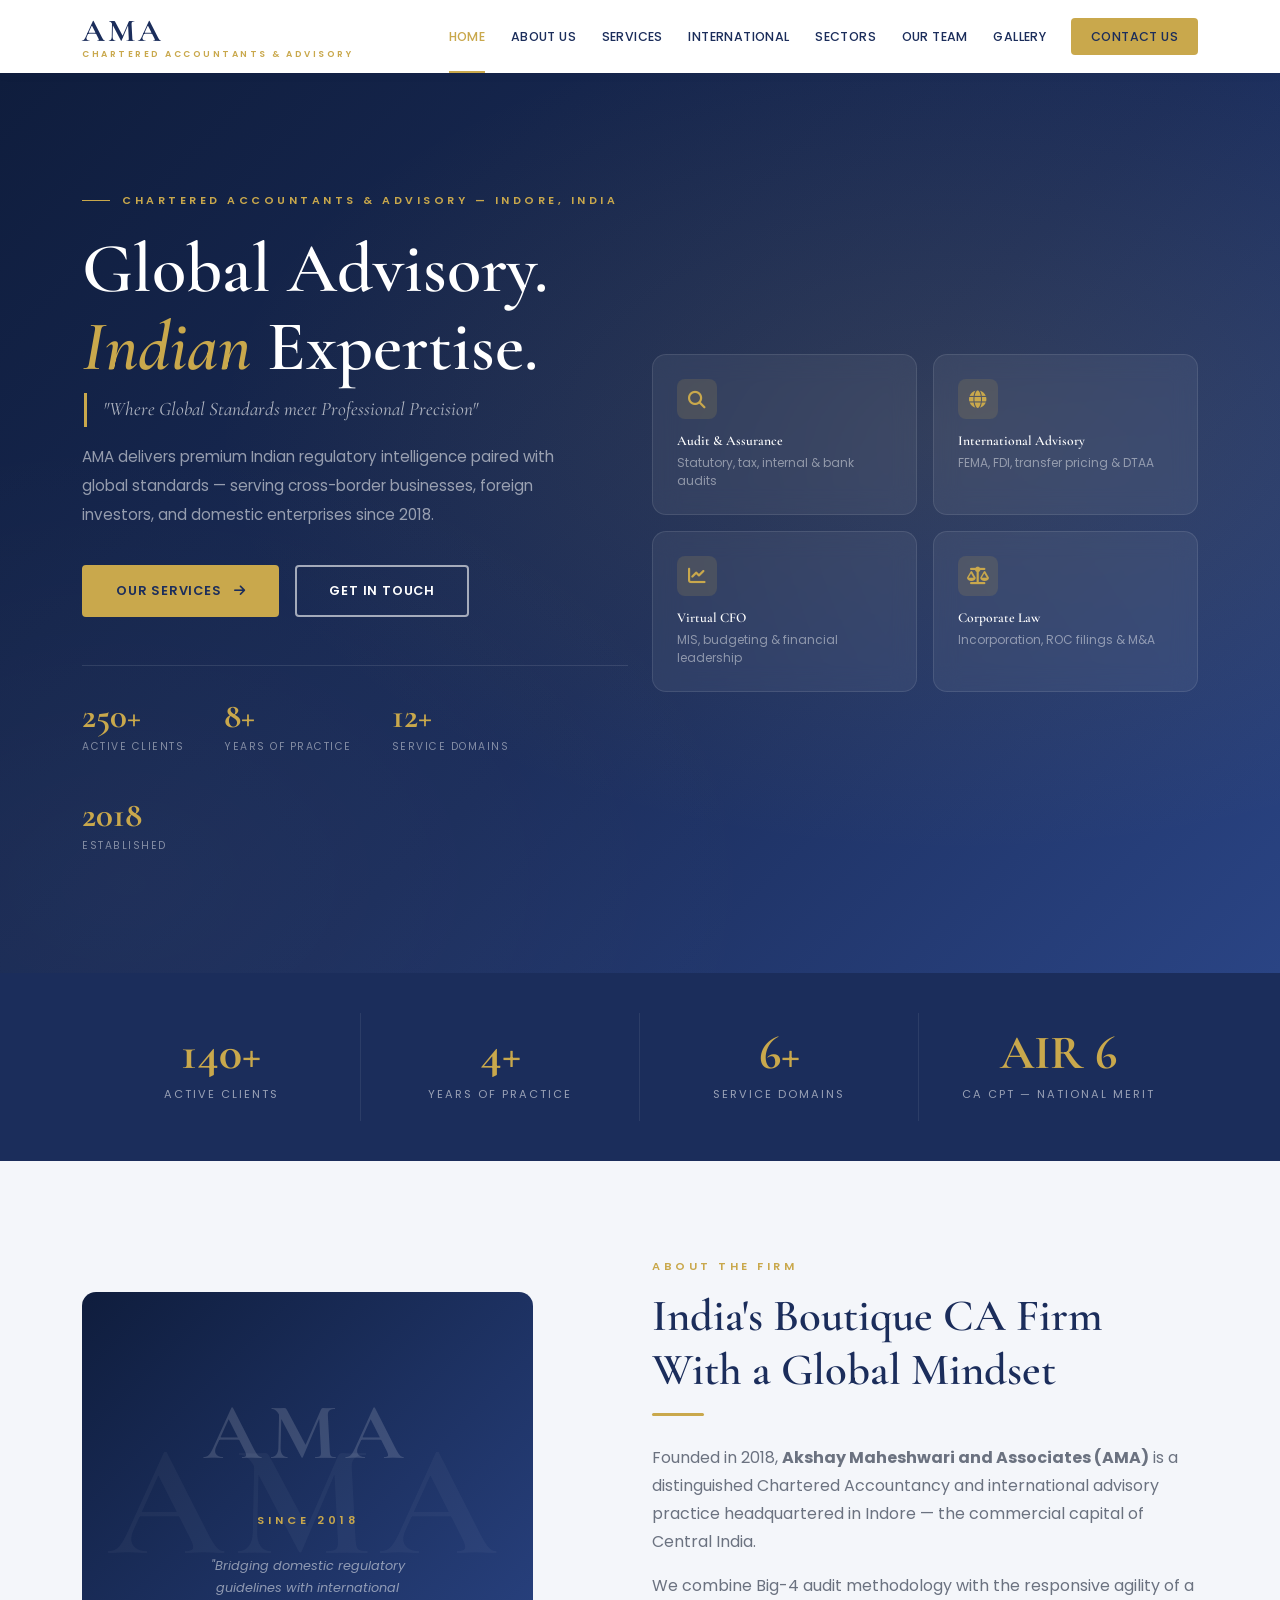
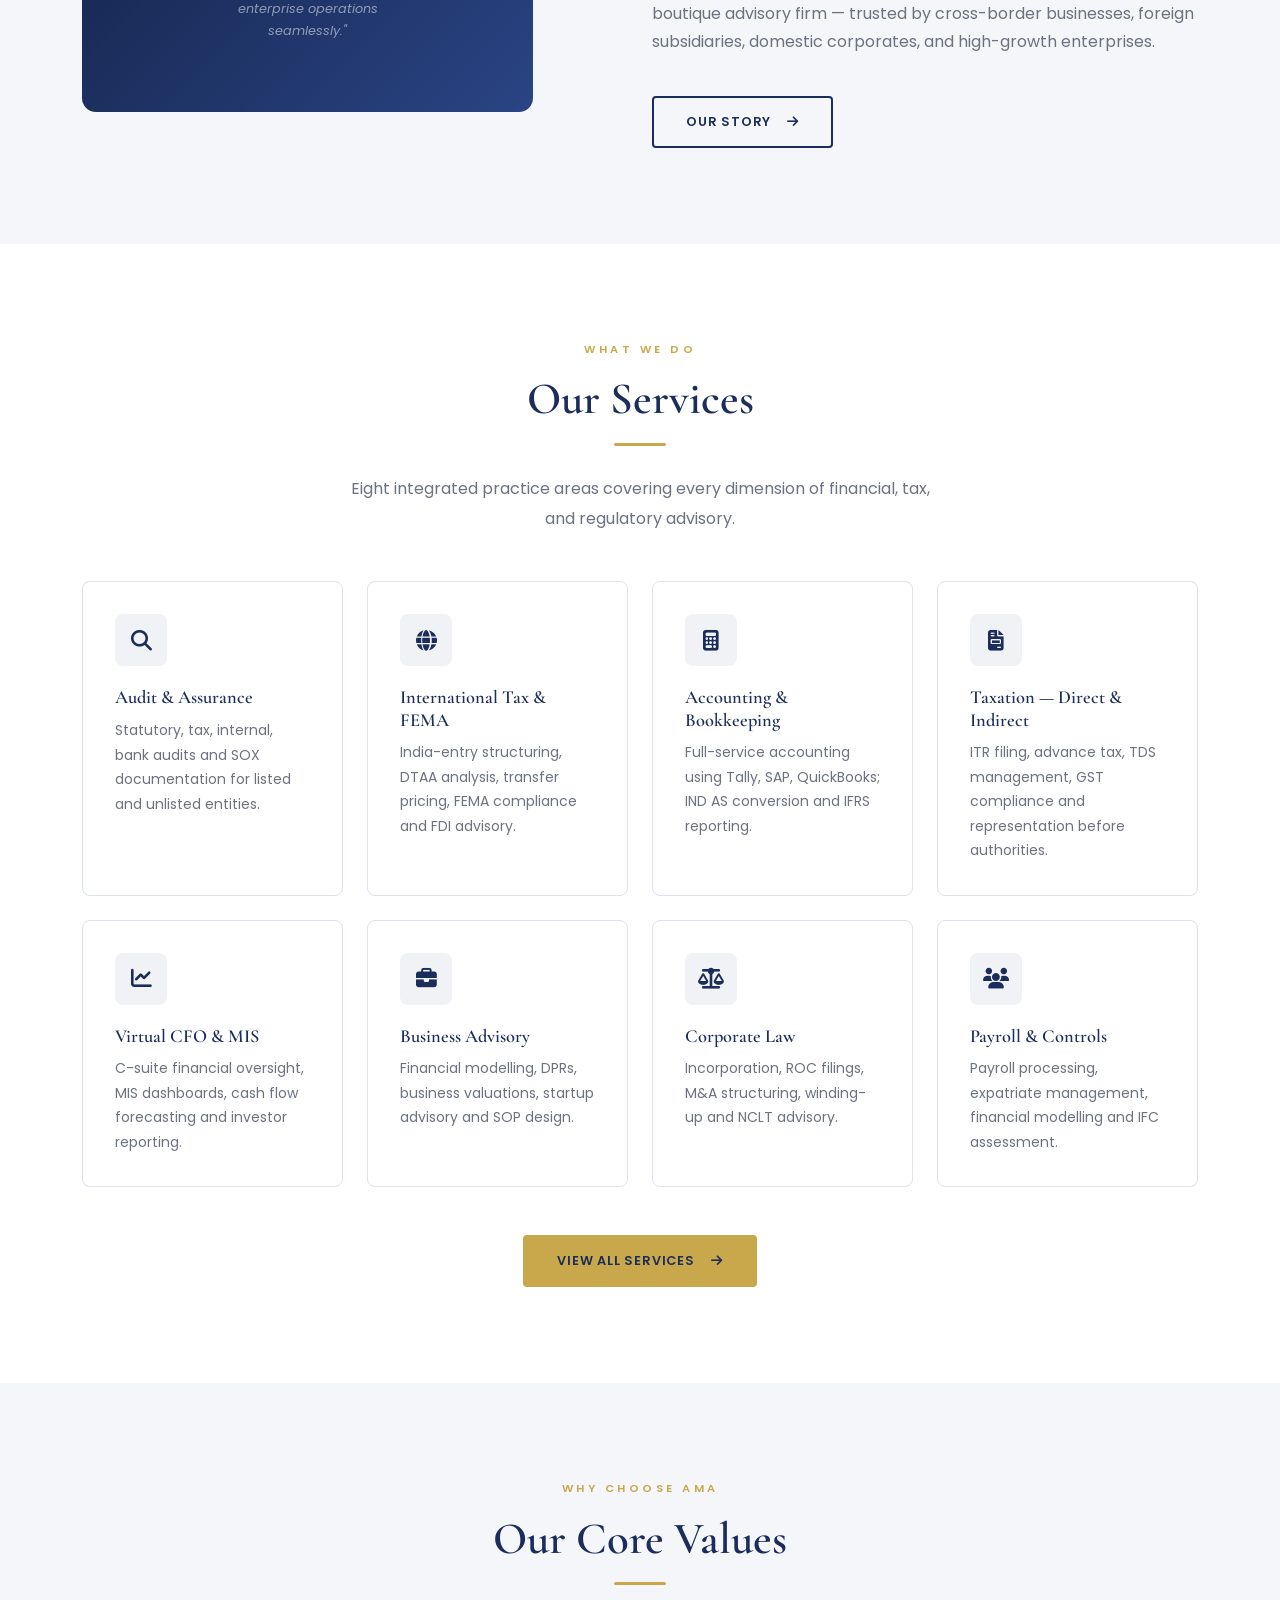
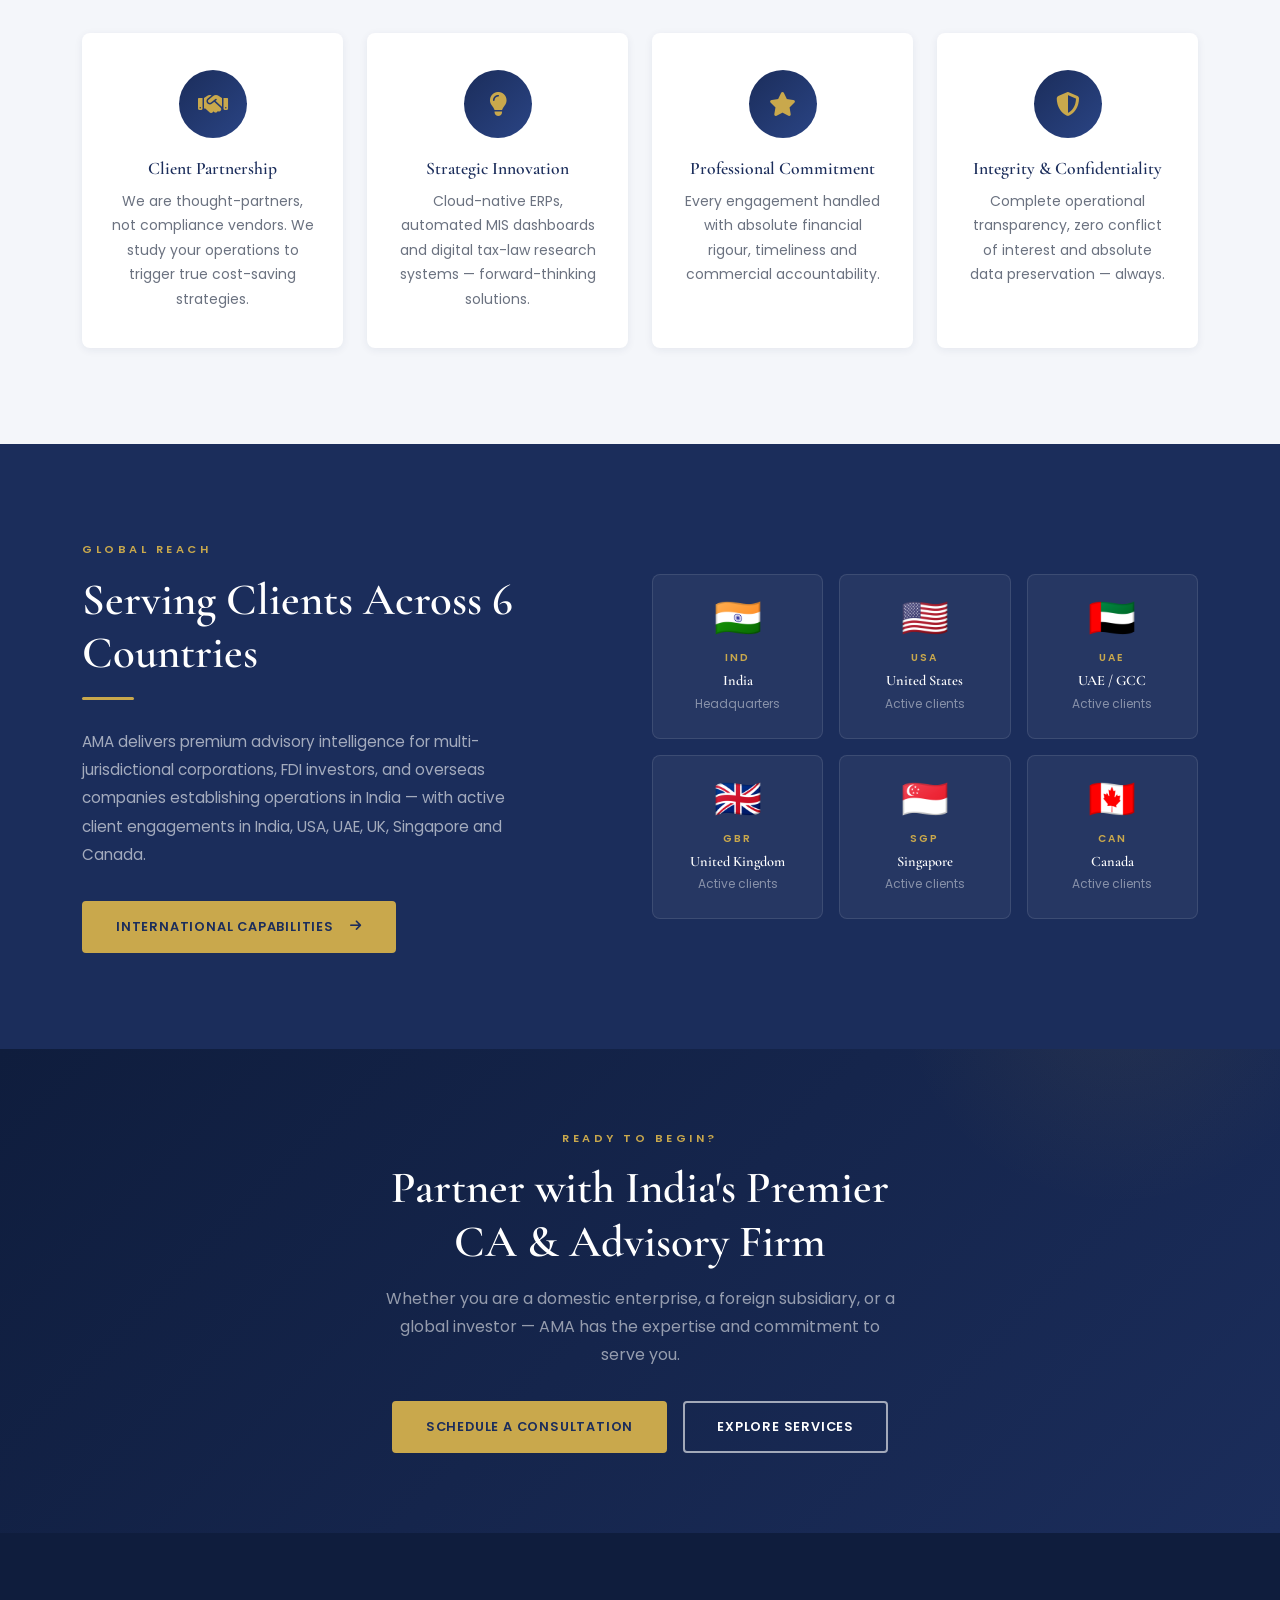
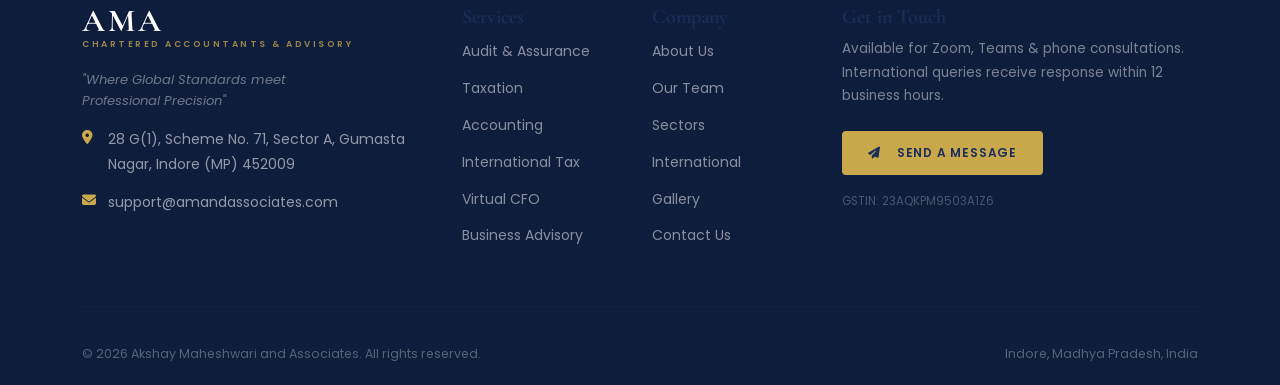
==== commit 22d8ebbb: "Content updates. Email id updates. Update formspree." ====
--- a/src/index.html
+++ b/src/index.html
@@ -393,9 +393,8 @@
             "Where Global Standards meet Professional Precision"
           </p>
           <ul class="footer-contact-list mt-3">
-            <li><i class="fas fa-location-dot"></i> G(1), Scheme No. 71, Sector A, Gumasta Nagar, Indore (MP) 452009</li>
-            <li><i class="fas fa-phone"></i> <a href="tel:+919669429551">+91 96694 29551</a></li>
-            <li><i class="fas fa-envelope"></i> <a href="mailto:akshaymaheshwariandassociates@gmail.com">akshaymaheshwariandassociates@gmail.com</a></li>
+            <li><i class="fas fa-location-dot"></i> 28 G(1), Scheme No. 71, Sector A, Gumasta Nagar, Indore (MP) 452009</li>
+            <li><i class="fas fa-envelope"></i> <a href="mailto:support@amandassociates.com">support@amandassociates.com</a></li>
           </ul>
         </div>
 
@@ -461,3 +460,4 @@
   <script src="js/main.js"></script>
 </body>
 </html>
+
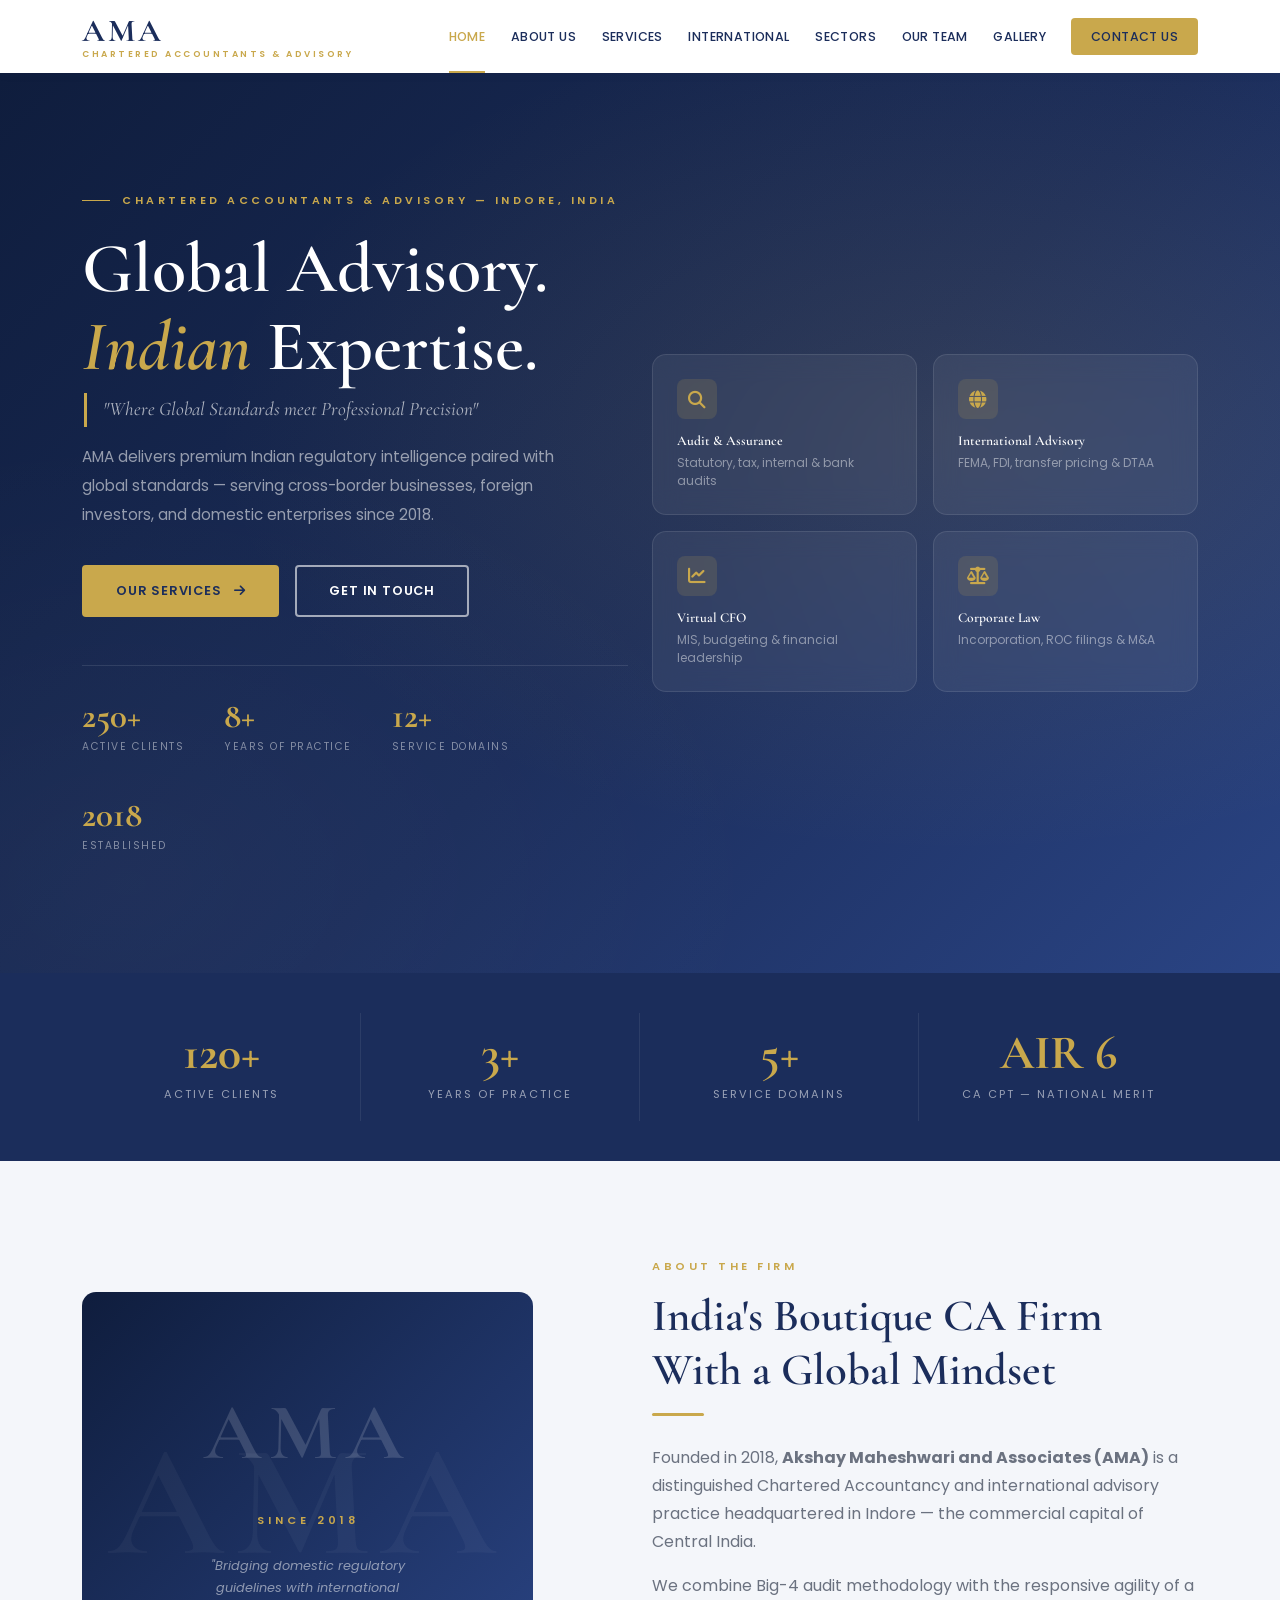
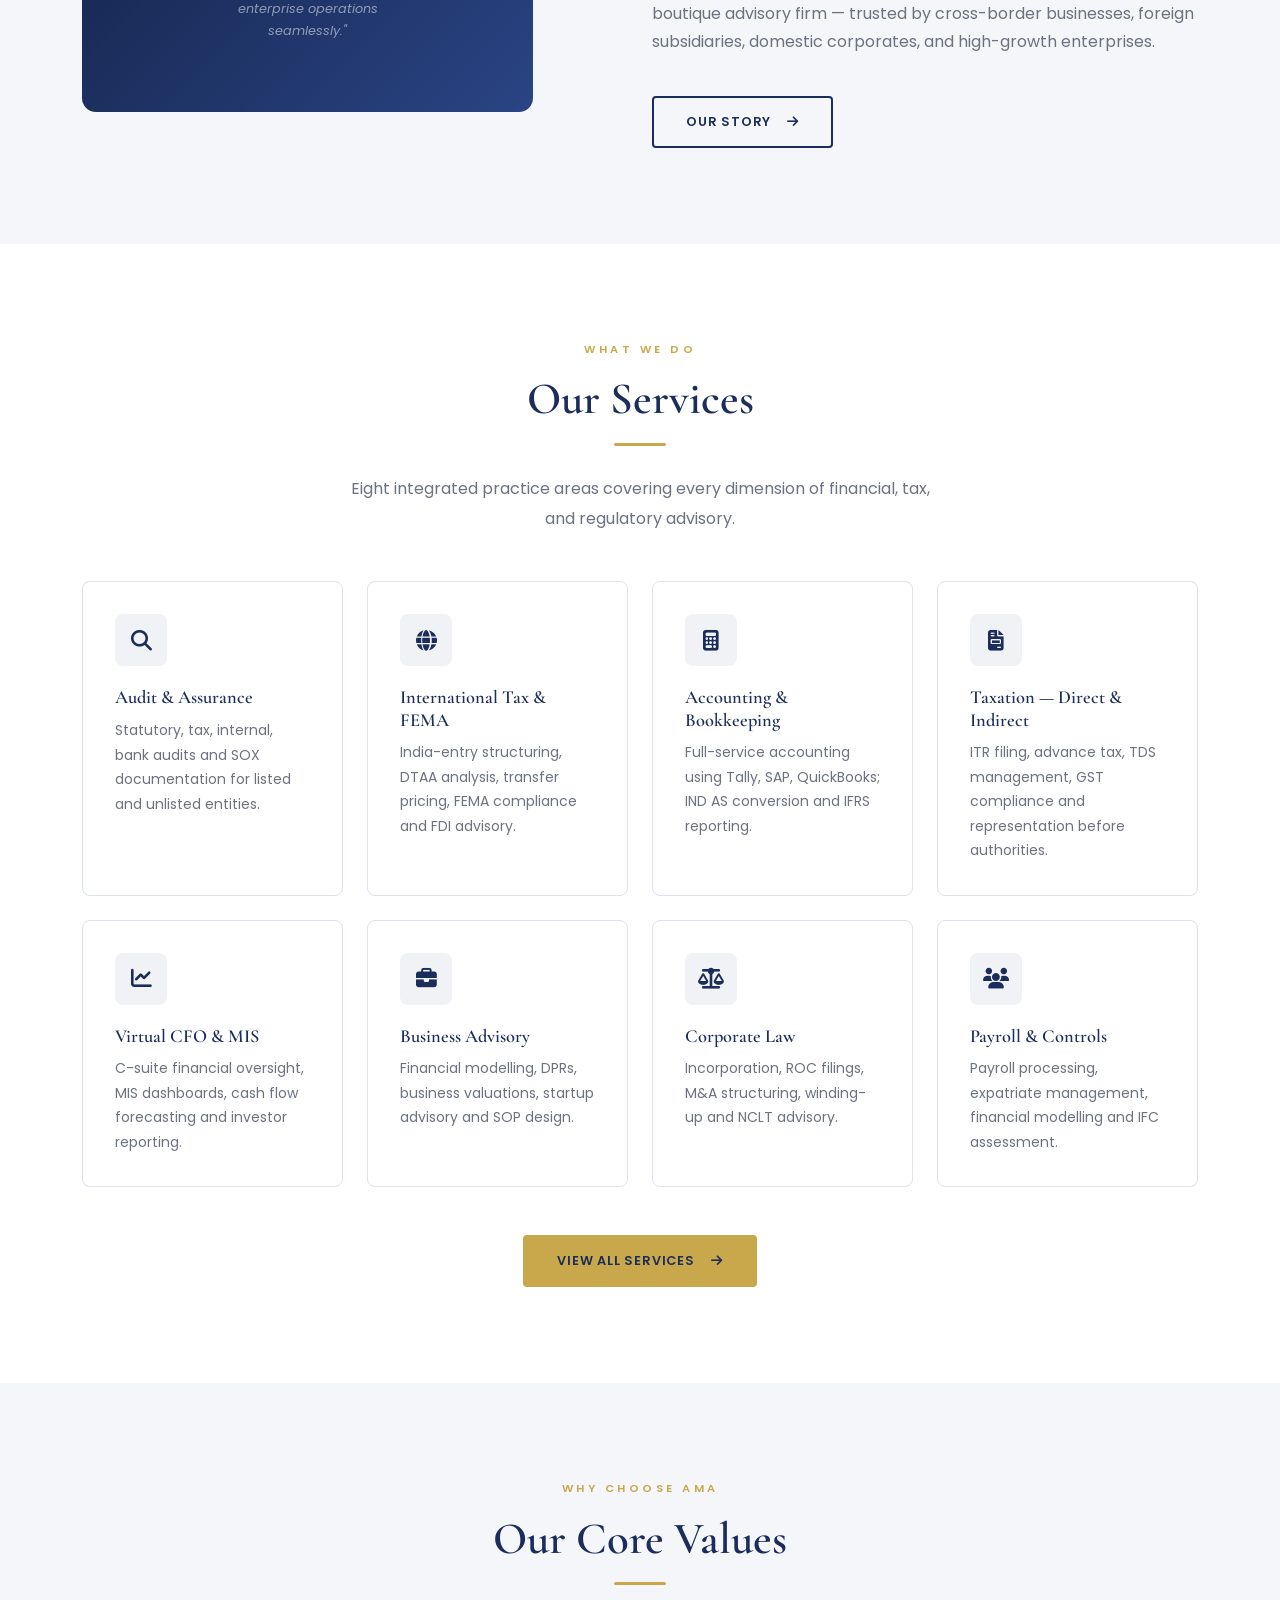
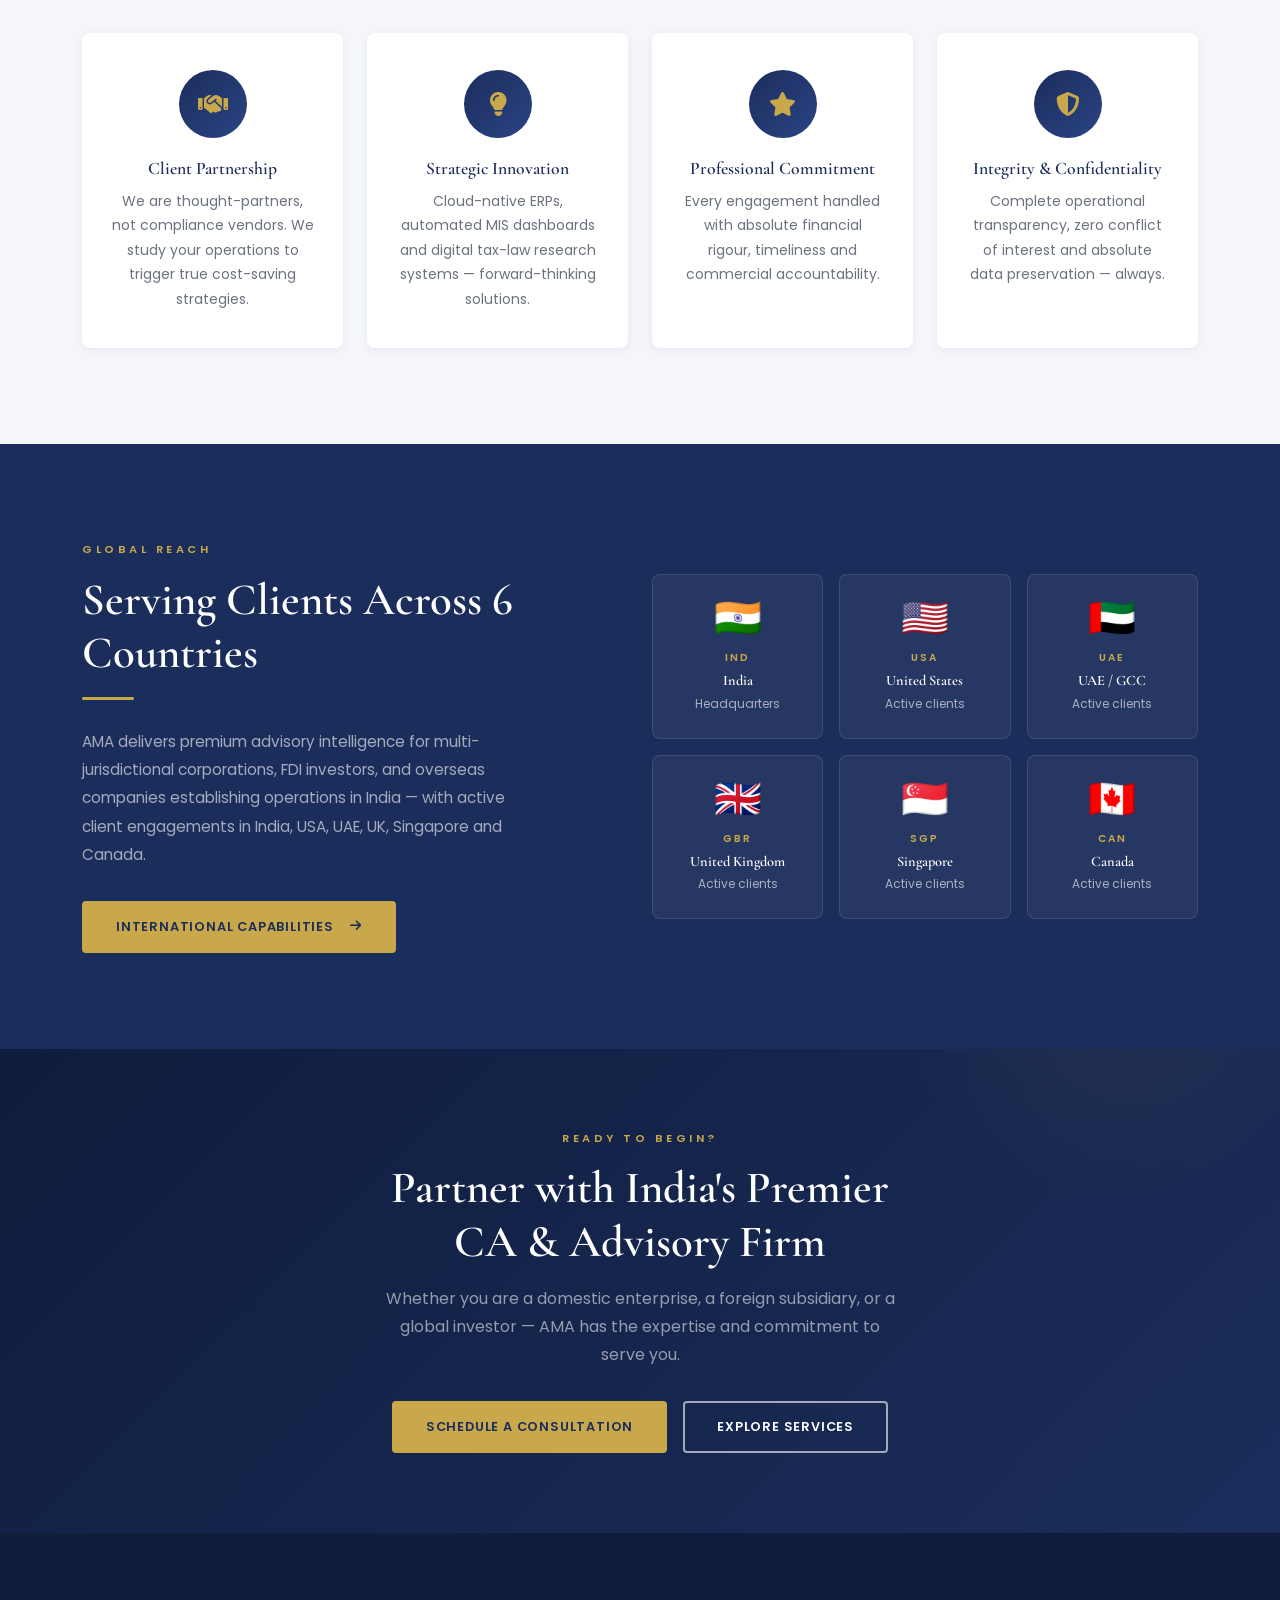
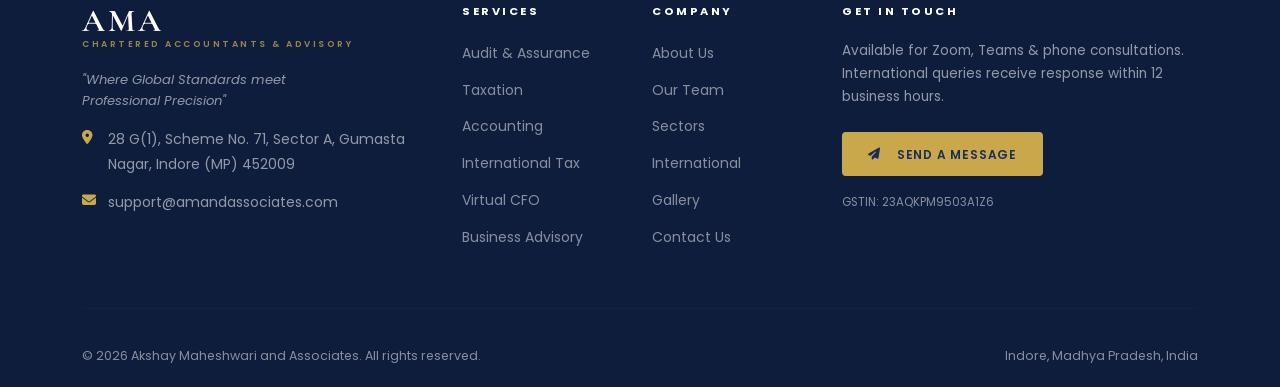
==== commit d562e279: "Fix contrast issues" ====
--- a/src/index.html
+++ b/src/index.html
@@ -427,14 +427,14 @@
         <!-- Contact -->
         <div class="col-lg-4 col-md-6">
           <h5>Get in Touch</h5>
-          <p style="font-size:0.85rem; color:rgba(255,255,255,0.45); line-height:1.7;">
+          <p style="font-size:0.85rem; color:rgba(255,255,255,0.55); line-height:1.7;">
             Available for Zoom, Teams &amp; phone consultations.<br>
             International queries receive response within 12 business hours.
           </p>
           <a href="contact.html" class="btn-ama btn-ama-gold mt-2" style="font-size:0.75rem; padding:0.6rem 1.5rem;">
             <i class="fas fa-paper-plane me-2"></i> Send a Message
           </a>
-          <p class="mt-3" style="font-size:0.72rem; color:rgba(255,255,255,0.25);">
+          <p class="mt-3" style="font-size:0.72rem; color:rgba(255,255,255,0.5);">
             GSTIN: 23AQKPM9503A1Z6
           </p>
         </div>
--- a/src/css/style.css
+++ b/src/css/style.css
@@ -552,7 +552,7 @@
   font-family: var(--font-heading);
   font-size: 3.5rem;
   font-weight: 700;
-  color: rgba(255,255,255,0.25);
+  color: rgba(255,255,255,0.55);
   position: relative; z-index: 1;
   letter-spacing: 3px;
 }
@@ -646,7 +646,7 @@
   display: block;
 }
 .geo-card h5 { color: #fff; font-size: 0.9rem; margin-bottom: 0.2rem; }
-.geo-card p { color: rgba(255,255,255,0.45); font-size: 0.75rem; margin: 0; }
+.geo-card p { color: rgba(255,255,255,0.6); font-size: 0.75rem; margin: 0; }
 
 .intl-svc-card {
   background: var(--white);
@@ -909,7 +909,7 @@
   font-weight: 600;
   letter-spacing: 2px;
   text-transform: uppercase;
-  color: rgba(255,255,255,0.4);
+  color: rgba(255,255,255,0.55);
   margin-bottom: 0.2rem;
   display: block;
   font-family: var(--font-body);
@@ -997,13 +997,13 @@
 .footer-brand .logo-sub { color: rgba(201,168,76,0.75); }
 .footer-tagline {
   font-size: 0.82rem;
-  color: rgba(255,255,255,0.4);
+  color: rgba(255,255,255,0.55);
   font-style: italic;
   margin-top: 0.6rem;
   max-width: 260px;
   line-height: 1.6;
 }
-.footer h5 {
+.site-footer h5 {
   font-family: var(--font-body);
   font-size: 0.7rem;
   font-weight: 700;
@@ -1045,8 +1045,8 @@
   flex-wrap: wrap;
   gap: 0.5rem;
 }
-.footer-bottom p { font-size: 0.78rem; color: rgba(255,255,255,0.3); margin: 0; }
-.footer-bottom .gstin { font-family: monospace; font-size: 0.72rem; color: rgba(255,255,255,0.2); }
+.footer-bottom p { font-size: 0.78rem; color: rgba(255,255,255,0.5); margin: 0; }
+.footer-bottom .gstin { font-family: monospace; font-size: 0.72rem; color: rgba(255,255,255,0.5); }
 
 
 /* ===============================================================
